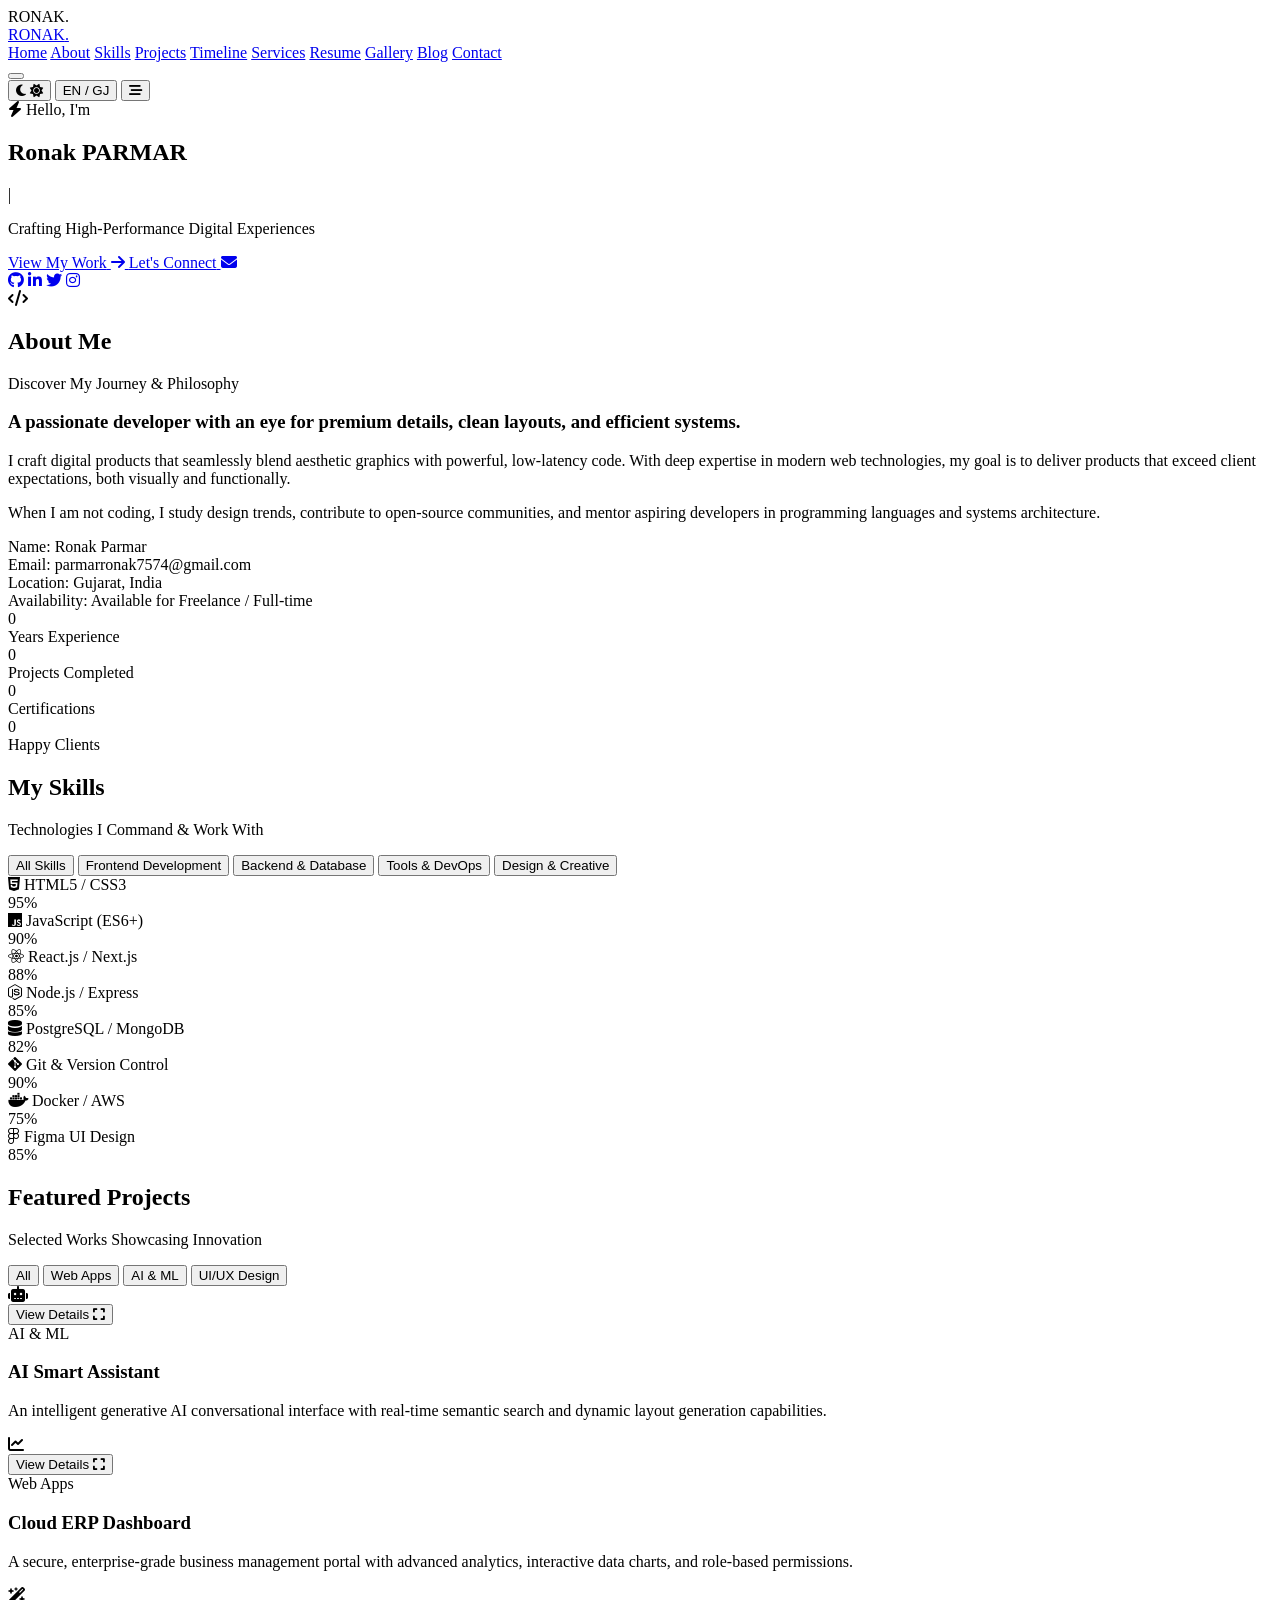
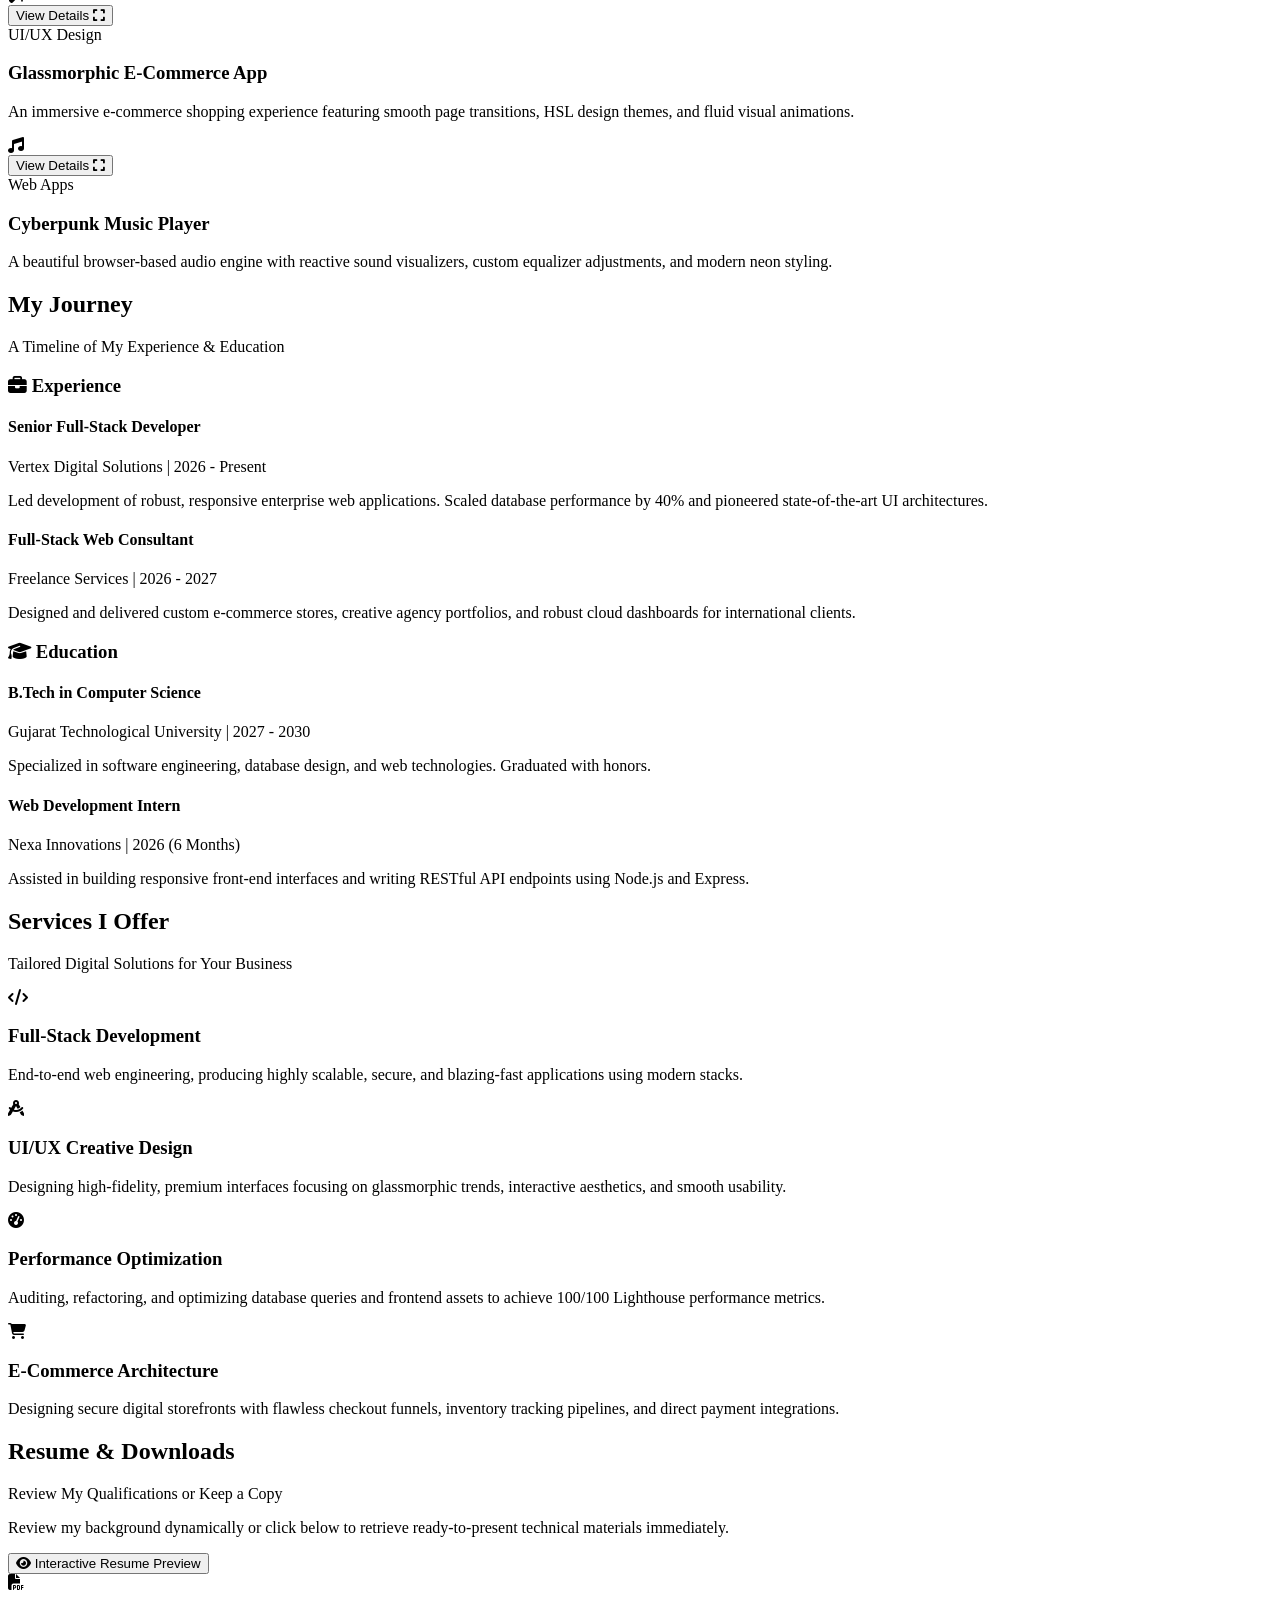
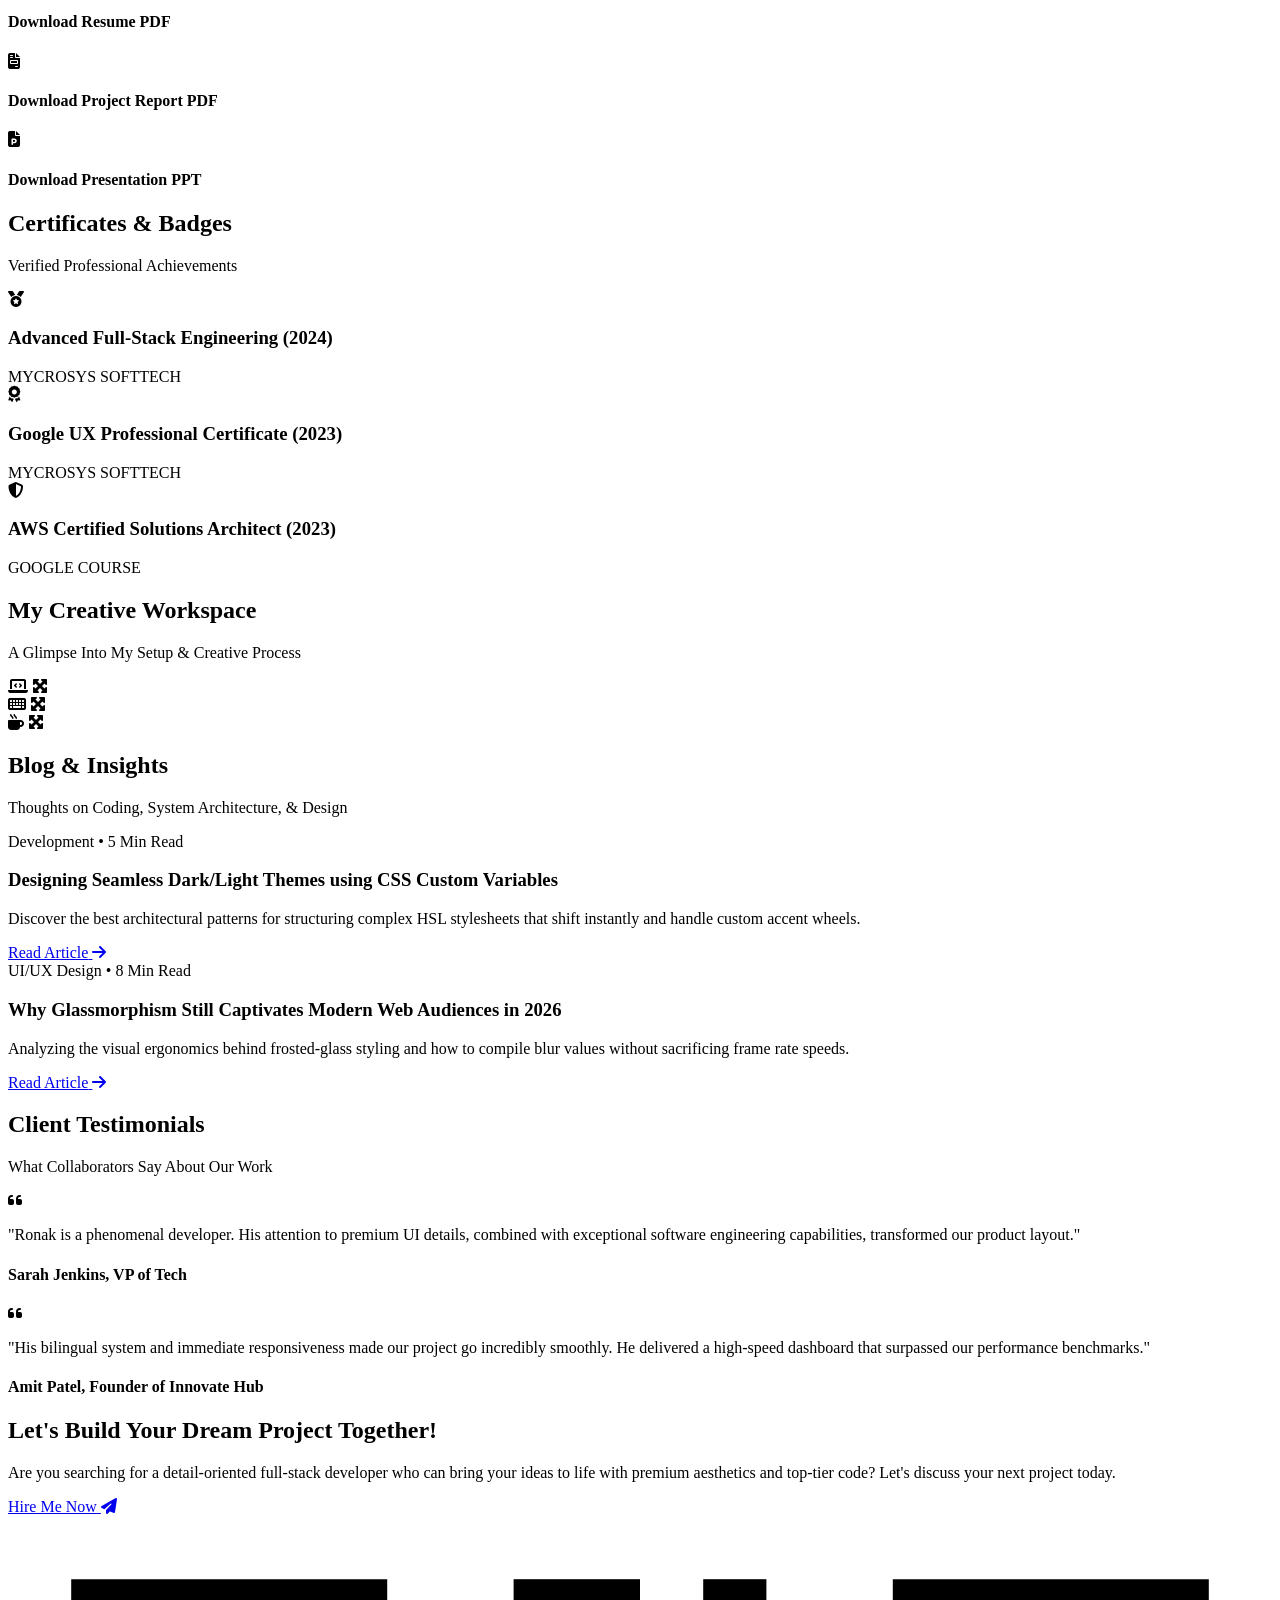
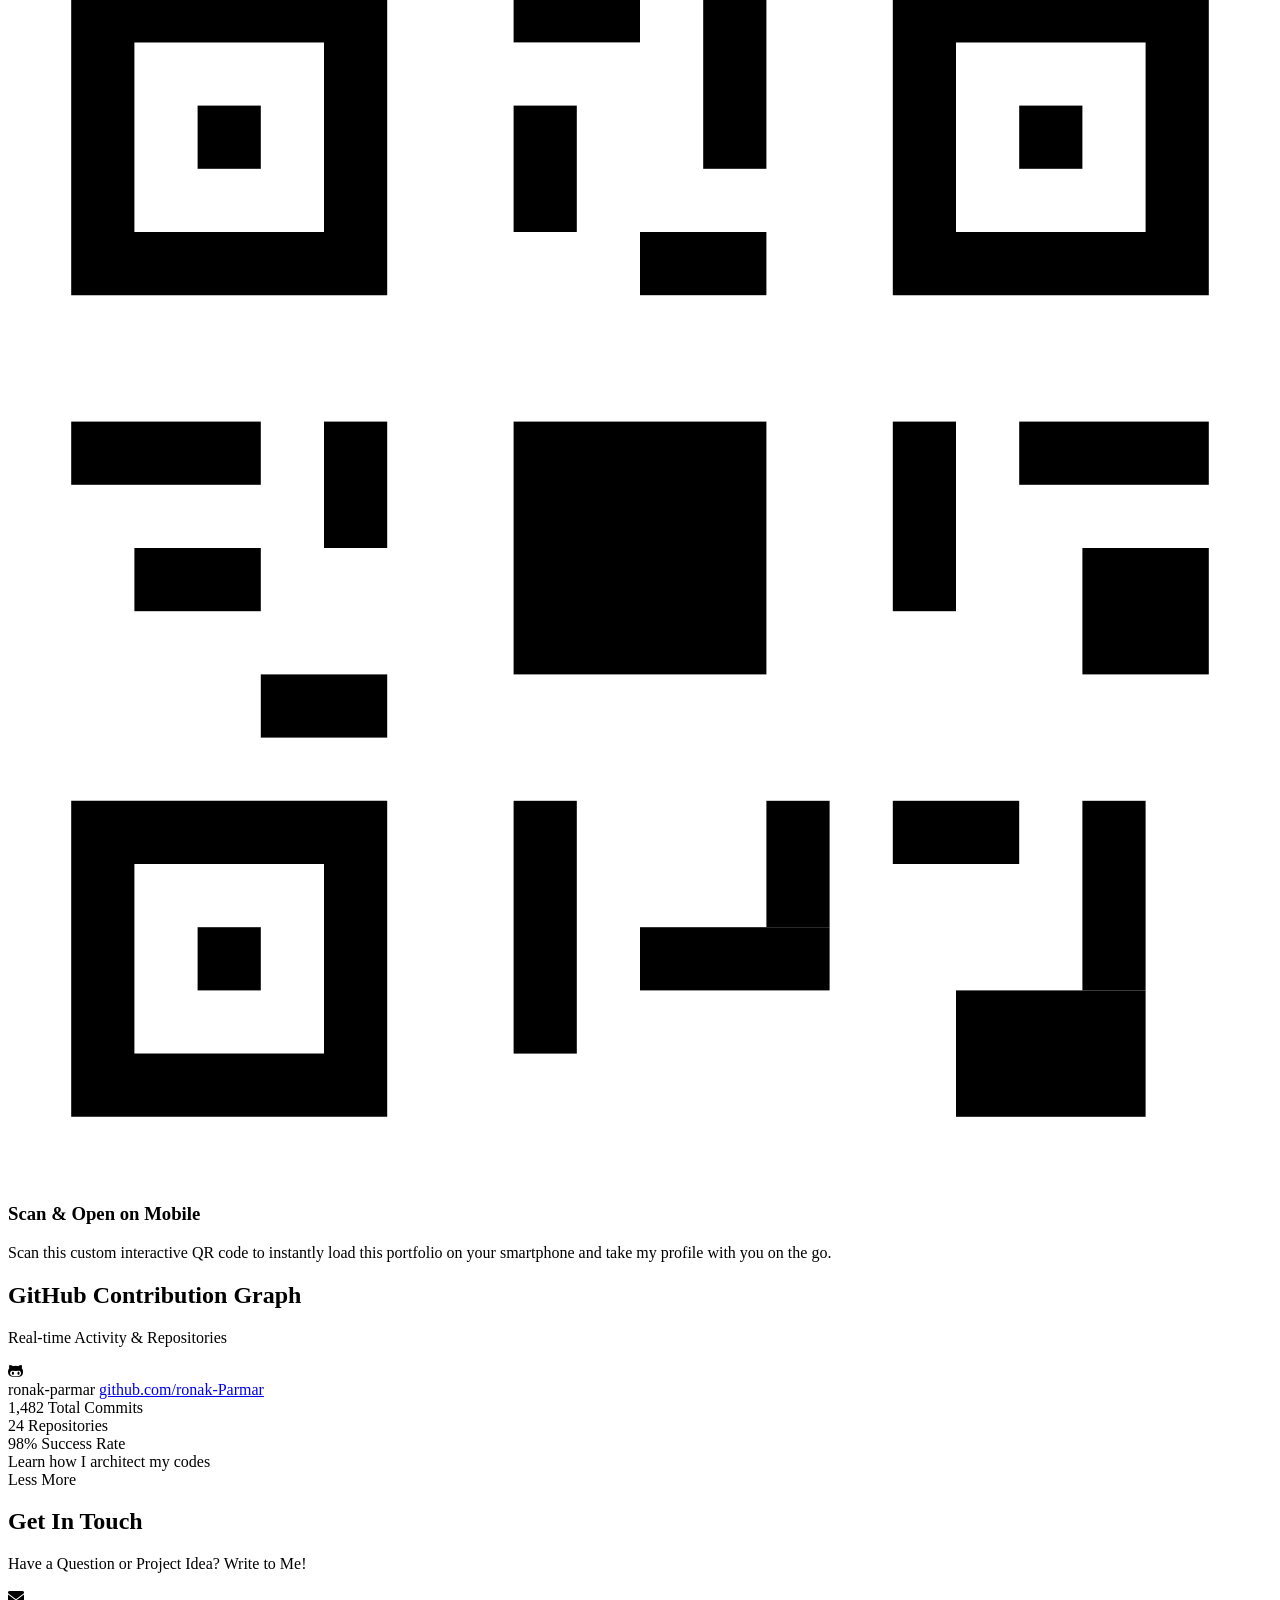
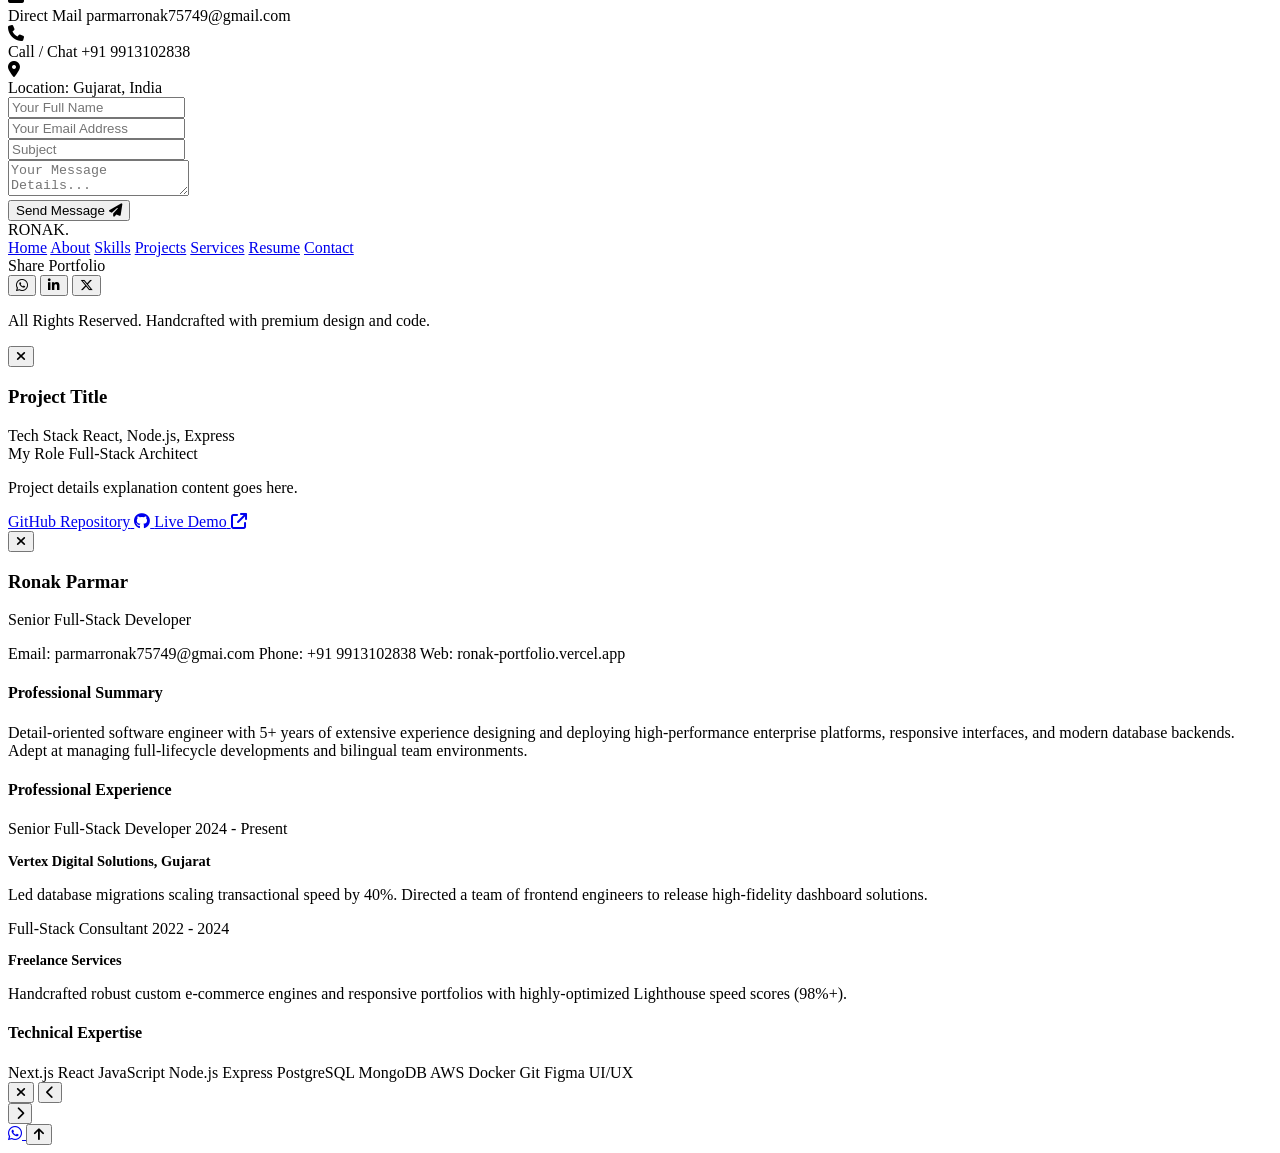
==== index.html @ 7dc9d5a8 "Add files via upload" ====
<!DOCTYPE html>
<html lang="en">

<head>
  <meta cha set="UTF-8">
  <meta name="viewport" content="width=device-width, initial-scale=1.0">

  <!-- SEO Optimization Setup -->
  <title>Ronak | Premium Full-Stack Portfolio</title>
  <meta name="description"
    content="Welcome to the premium developer portfolio of Ronak. High-performance web development, clean UI/UX designs, and advanced server systems built with perfection.">
  <meta name="keywords"
    content="Ronak Parmar, Developer Portfolio, Full-Stack Engineer, Gujarati Web Developer, Web Design, Next.js, Glassmorphism Developer">
  <meta name="author" content="Ronak">

  <!-- OpenGraph Social Sharing Setup -->
  <meta property="og:title" content="Ronak | Premium Full-Stack Portfolio">
  <meta property="og:description"
    content="Discover premium web apps, immersive interfaces, and scalable engineering systems handcrafted by Ronak.">
  <meta property="og:type" content="website">
  <meta property="og:url" content="https://ronak-portfolio.vercel.app">
  <meta property="og:image"
    content="https://images.unsplash.com/photo-1618005182384-a83a8bd57fbe?q=80&w=1200&auto=format&fit=crop">

  <!-- Twitter Card Card Data -->
  <meta name="twitter:card" content="summary_large_image">
  <meta name="twitter:title" content="Ronak | Premium Full-Stack Portfolio">
  <meta name="twitter:description" content="Explore custom engineering and high-fidelity interface design.">

  <!-- Inline SVG Favicon Logo -->
  <link rel="icon" type="image/svg+xml"
    href="data:image/svg+xml,%3Csvg xmlns='http://www.w3.org/2000/svg' viewBox='0 0 100 100'%3E%3Crect width='100' height='100' rx='20' fill='%230B0F19'/%3E%3Ccircle cx='50' cy='50' r='35' stroke='%238B5CF6' stroke-width='8' fill='none'/%3E%3Cpath d='M40 35 L60 50 L40 65' fill='none' stroke='%2306B6D4' stroke-width='8' stroke-linecap='round' stroke-linejoin='round'/%3E%3C/svg%3E">

  <!-- Icon Libraries CDN (FontAwesome) -->
  <link rel="stylesheet" href="https://cdnjs.cloudflare.com/ajax/libs/font-awesome/6.4.0/css/all.min.css">

  <!-- Core Design CSS File -->
  <link rel="stylesheet" href="css/style.css">
</head>

<body>

  <!-- ==========================================================================
       INTRO LOADING SCREEN
       ========================================================================== -->
  <div id="loader-screen">
    <div class="loader-spinner"></div>
    <div class="loader-logo">RONAK<span>.</span></div>
  </div>

  <!-- ==========================================================================
       HEADER & NAVIGATION BAR
       ========================================================================== -->
  <header class="header">
    <div class="container navbar">
      <a href="#home" class="logo">RONAK<span>.</span></a>

      <!-- Nav Links Map -->
      <nav class="nav-menu" id="nav-menu">
        <a href="#home" class="nav-link active" data-translate="nav.home">Home</a>
        <a href="#about" class="nav-link" data-translate="nav.about">About</a>
        <a href="#skills" class="nav-link" data-translate="nav.skills">Skills</a>
        <a href="#projects" class="nav-link" data-translate="nav.projects">Projects</a>
        <a href="#timeline" class="nav-link" data-translate="nav.timeline">Timeline</a>
        <a href="#services" class="nav-link" data-translate="nav.services">Services</a>
        <a href="#resume" class="nav-link" data-translate="nav.resume">Resume</a>
        <a href="#gallery" class="nav-link" data-translate="nav.gallery">Gallery</a>
        <a href="#blog" class="nav-link" data-translate="nav.blog">Blog</a>
        <a href="#contact" class="nav-link" data-translate="nav.contact">Contact</a>
      </nav>

      <!-- Interactive Menu Actions -->
      <div class="nav-actions">
        <!-- Color Accent Wheel Switcher -->
        <div class="accent-switcher">
          <button class="accent-trigger" id="accent-trigger" aria-label="Switch Accent Color"></button>
          <div class="accent-dropdown" id="accent-dropdown">
            <span class="color-dot active" data-color="purple" title="Cyberpunk Purple"></span>
            <span class="color-dot" data-color="blue" title="Tech Blue"></span>
            <span class="color-dot" data-color="green" title="Matrix Green"></span>
            <span class="color-dot" data-color="orange" title="Sunset Gold"></span>
            <span class="color-dot" data-color="red" title="Crimson Red"></span>
          </div>
        </div>

        <!-- Dark/Light Theme Button -->
        <button class="theme-toggle" id="theme-toggle" aria-label="Toggle Theme Mode">
          <i class="fa-solid fa-moon"></i>
          <i class="fa-solid fa-sun"></i>
        </button>

        <!-- Gujarati / English Toggler -->
        <button class="lang-toggle" id="lang-toggle">
          <span id="lang-en" class="active">EN</span>
          <span>/</span>
          <span id="lang-gj">GJ</span>
        </button>

        <!-- Mobile Navigation Button -->
        <button class="mobile-menu-btn" id="mobile-menu-btn" aria-label="Open Mobile Menu">
          <i class="fa-solid fa-bars-staggered"></i>
        </button>
      </div>
    </div>
  </header>

  <!-- ==========================================================================
       HERO / HOME SECTION
       ========================================================================== */ -->
  <section class="section hero-section" id="home">
    <div class="container hero-grid">
      <!-- Text details -->
      <div class="hero-text-col reveal-slide-up reveal-active">
        <div class="hero-tag">
          <i class="fa-solid fa-bolt"></i>
          <span data-translate="hero.greeting">Hello, I'm</span>
        </div>
        <h1 class="hero-title">Ronak <span class="hero-name">PARMAR</span></h1>

        <!-- Interactive typing wrapper -->
        <div class="typewrite-wrapper">
          <span id="typewrite-text"></span><span class="typewrite-cursor">|</span>
        </div>

        <p class="hero-desc" data-translate="hero.subtitle">Crafting High-Performance Digital Experiences</p>

        <div class="hero-actions">
          <a href="#projects" class="btn btn-primary">
            <span data-translate="hero.cta_projects">View My Work</span>
            <i class="fa-solid fa-arrow-right"></i>
          </a>
          <a href="#contact" class="btn btn-secondary">
            <span data-translate="hero.cta_contact">Let's Connect</span>
            <i class="fa-solid fa-envelope"></i>
          </a>
        </div>

        <!-- Social link list -->
        <div class="hero-socials">
          <a href="https://github.com" target="_blank" class="social-btn" aria-label="GitHub Profile"><i
              class="fa-brands fa-github"></i></a>
          <a href="https://linkedin.com" target="_blank" class="social-btn" aria-label="LinkedIn Profile"><i
              class="fa-brands fa-linkedin-in"></i></a>
          <a href="https://twitter.com" target="_blank" class="social-btn" aria-label="Twitter Profile"><i
              class="fa-brands fa-twitter"></i></a>
          <a href="https://instagram.com" target="_blank" class="social-btn" aria-label="___ronakparmar___"><i
              class="fa-brands fa-instagram"></i></a>
        </div>
      </div>

      <!-- 3D Art Element -->
      <div class="hero-art-col reveal-scale-in reveal-active">
        <div class="hero-art-container">
          <div class="hero-art-glow">
            <div class="hero-art-img">
              <div class="hero-art-inner">
                <i class="fa-solid fa-code"></i>
              </div>
            </div>
          </div>
        </div>
      </div>
    </div>
  </section>

  <!-- ==========================================================================
       ABOUT ME SECTION
       ========================================================================== -->
  <section class="section" id="about">
    <div class="container">
      <div class="section-header reveal-slide-up">
        <h2 class="section-title" data-translate="about.title">About Me</h2>
        <p class="section-subtitle" data-translate="about.subtitle">Discover My Journey & Philosophy</p>
      </div>

      <div class="about-grid">
        <!-- Biography and Info card -->
        <div class="about-info-col glass-card reveal-slide-up">
          <h3 class="about-intro-text" data-translate="about.intro">A passionate developer with an eye for premium
            details, clean layouts, and efficient systems.</h3>
          <div class="about-bio text-muted">
            <p data-translate="about.p1">I craft digital products that seamlessly blend aesthetic graphics with
              powerful, low-latency code. With deep expertise in modern web technologies, my goal is to deliver products
              that exceed client expectations, both visually and functionally.</p>
            <p data-translate="about.p2">When I am not coding, I study design trends, contribute to open-source
              communities, and mentor aspiring developers in programming languages and systems architecture.</p>
          </div>

          <div class="about-details-list">
            <div class="detail-item">
              <span class="detail-label" data-translate="about.label_name">Name:</span>
              <span class="detail-value">Ronak Parmar</span>
            </div>
            <div class="detail-item">
              <span class="detail-label" data-translate="about.label_email">Email:</span>
              <span class="detail-value">parmarronak7574@gmail.com</span>
            </div>
            <div class="detail-item">
              <span class="detail-label" data-translate="about.label_loc">Location:</span>
              <span class="detail-value" data-translate="about.val_loc">Gujarat, India</span>
            </div>
            <div class="detail-item">
              <span class="detail-label" data-translate="about.label_status">Availability:</span>
              <span class="detail-value" data-translate="about.val_status">Available for Freelance / Full-time</span>
            </div>
          </div>
        </div>

        <!-- Numeric count statistics cards -->
        <div class="about-stats reveal-scale-in">
          <div class="stat-card glass-card">
            <div class="stat-num" data-count="0">0</div>
            <div class="stat-label" data-translate="about.stat_experience">Years Experience</div>
          </div>
          <div class="stat-card glass-card">
            <div class="stat-num" data-count="5">0</div>
            <div class="stat-label" data-translate="about.stat_projects">Projects Completed</div>
          </div>
          <div class="stat-card glass-card">
            <div class="stat-num" data-count="5">0</div>
            <div class="stat-label" data-translate="about.stat_certificates">Certifications</div>
          </div>
          <div class="stat-card glass-card">
            <div class="stat-num" data-count="3">0</div>
            <div class="stat-label" data-translate="about.stat_clients">Happy Clients</div>
          </div>
        </div>
      </div>
    </div>
  </section>

  <!-- ==========================================================================
       SKILLS SECTION
       ========================================================================== -->
  <section class="section" id="skills">
    <div class="container">
      <div class="section-header reveal-slide-up">
        <h2 class="section-title" data-translate="skills.title">My Skills</h2>
        <p class="section-subtitle" data-translate="skills.subtitle">Technologies I Command & Work With</p>
      </div>

      <!-- Category filters -->
      <div class="skills-filter reveal-slide-up">
        <button class="filter-btn active" data-skill-cat="all" data-translate="skills.cat_all">All Skills</button>
        <button class="filter-btn" data-skill-cat="frontend" data-translate="skills.cat_front">Frontend
          Development</button>
        <button class="filter-btn" data-skill-cat="backend" data-translate="skills.cat_back">Backend & Database</button>
        <button class="filter-btn" data-skill-cat="tools" data-translate="skills.cat_tools">Tools & DevOps</button>
        <button class="filter-btn" data-skill-cat="design" data-translate="skills.cat_design">Design & Creative</button>
      </div>

      <div class="skills-grid reveal-slide-up">
        <!-- Frontend -->
        <div class="skill-card glass-card" data-skill-item="frontend">
          <div class="skill-info">
            <div class="skill-name-wrapper">
              <i class="fa-brands fa-html5 skill-icon"></i>
              <span class="skill-name">HTML5 / CSS3</span>
            </div>
            <span class="skill-percent">95%</span>
          </div>
          <div class="skill-track">
            <div class="skill-bar" data-width="95%"></div>
          </div>
        </div>

        <div class="skill-card glass-card" data-skill-item="frontend">
          <div class="skill-info">
            <div class="skill-name-wrapper">
              <i class="fa-brands fa-js skill-icon"></i>
              <span class="skill-name">JavaScript (ES6+)</span>
            </div>
            <span class="skill-percent">90%</span>
          </div>
          <div class="skill-track">
            <div class="skill-bar" data-width="90%"></div>
          </div>
        </div>

        <div class="skill-card glass-card" data-skill-item="frontend">
          <div class="skill-info">
            <div class="skill-name-wrapper">
              <i class="fa-brands fa-react skill-icon"></i>
              <span class="skill-name">React.js / Next.js</span>
            </div>
            <span class="skill-percent">88%</span>
          </div>
          <div class="skill-track">
            <div class="skill-bar" data-width="88%"></div>
          </div>
        </div>

        <!-- Backend -->
        <div class="skill-card glass-card" data-skill-item="backend">
          <div class="skill-info">
            <div class="skill-name-wrapper">
              <i class="fa-brands fa-node-js skill-icon"></i>
              <span class="skill-name">Node.js / Express</span>
            </div>
            <span class="skill-percent">85%</span>
          </div>
          <div class="skill-track">
            <div class="skill-bar" data-width="85%"></div>
          </div>
        </div>

        <div class="skill-card glass-card" data-skill-item="backend">
          <div class="skill-info">
            <div class="skill-name-wrapper">
              <i class="fa-solid fa-database skill-icon"></i>
              <span class="skill-name">PostgreSQL / MongoDB</span>
            </div>
            <span class="skill-percent">82%</span>
          </div>
          <div class="skill-track">
            <div class="skill-bar" data-width="82%"></div>
          </div>
        </div>

        <!-- Tools -->
        <div class="skill-card glass-card" data-skill-item="tools">
          <div class="skill-info">
            <div class="skill-name-wrapper">
              <i class="fa-brands fa-git-alt skill-icon"></i>
              <span class="skill-name">Git & Version Control</span>
            </div>
            <span class="skill-percent">90%</span>
          </div>
          <div class="skill-track">
            <div class="skill-bar" data-width="90%"></div>
          </div>
        </div>

        <div class="skill-card glass-card" data-skill-item="tools">
          <div class="skill-info">
            <div class="skill-name-wrapper">
              <i class="fa-brands fa-docker skill-icon"></i>
              <span class="skill-name">Docker / AWS</span>
            </div>
            <span class="skill-percent">75%</span>
          </div>
          <div class="skill-track">
            <div class="skill-bar" data-width="75%"></div>
          </div>
        </div>

        <!-- Design -->
        <div class="skill-card glass-card" data-skill-item="design">
          <div class="skill-info">
            <div class="skill-name-wrapper">
              <i class="fa-brands fa-figma skill-icon"></i>
              <span class="skill-name">Figma UI Design</span>
            </div>
            <span class="skill-percent">85%</span>
          </div>
          <div class="skill-track">
            <div class="skill-bar" data-width="85%"></div>
          </div>
        </div>
      </div>
    </div>
  </section>

  <!-- ==========================================================================
       PROJECTS WITH DYNAMIC FILTER
       ========================================================================== -->
  <section class="section" id="projects">
    <div class="container">
      <div class="section-header reveal-slide-up">
        <h2 class="section-title" data-translate="projects.title">Featured Projects</h2>
        <p class="section-subtitle" data-translate="projects.subtitle">Selected Works Showcasing Innovation</p>
      </div>

      <!-- Filter Button Row -->
      <div class="projects-filter reveal-slide-up">
        <button class="filter-btn active" data-filter="all" data-translate="projects.filter_all">All</button>
        <button class="filter-btn" data-filter="web" data-translate="projects.filter_web">Web Apps</button>
        <button class="filter-btn" data-filter="ai" data-translate="projects.filter_ai">AI & ML</button>
        <button class="filter-btn" data-filter="design" data-translate="projects.filter_design">UI/UX Design</button>
      </div>

      <div class="projects-grid reveal-slide-up">
        <!-- Project 1 -->
        <div class="project-card glass-card" data-cat="ai">
          <div class="project-img-wrapper">
            <i class="fa-solid fa-robot"></i>
            <div class="project-hover-overlay">
              <button class="btn btn-primary view-project-details" data-project="1">
                <span data-translate="projects.view_details">View Details</span>
                <i class="fa-solid fa-expand"></i>
              </button>
            </div>
          </div>
          <div class="project-info">
            <span class="project-category" data-translate="projects.filter_ai">AI & ML</span>
            <h3 class="project-title" data-translate="projects.p1_title">AI Smart Assistant</h3>
            <p class="project-desc" data-translate="projects.p1_desc">An intelligent generative AI conversational
              interface with real-time semantic search and dynamic layout generation capabilities.</p>
          </div>
        </div>

        <!-- Project 2 -->
        <div class="project-card glass-card" data-cat="web">
          <div class="project-img-wrapper">
            <i class="fa-solid fa-chart-line"></i>
            <div class="project-hover-overlay">
              <button class="btn btn-primary view-project-details" data-project="2">
                <span data-translate="projects.view_details">View Details</span>
                <i class="fa-solid fa-expand"></i>
              </button>
            </div>
          </div>
          <div class="project-info">
            <span class="project-category" data-translate="projects.filter_web">Web Apps</span>
            <h3 class="project-title" data-translate="projects.p2_title">Cloud ERP Dashboard</h3>
            <p class="project-desc" data-translate="projects.p2_desc">A secure, enterprise-grade business management
              portal with advanced analytics, interactive data charts, and role-based permissions.</p>
          </div>
        </div>

        <!-- Project 3 -->
        <div class="project-card glass-card" data-cat="design">
          <div class="project-img-wrapper">
            <i class="fa-solid fa-wand-magic-sparkles"></i>
            <div class="project-hover-overlay">
              <button class="btn btn-primary view-project-details" data-project="3">
                <span data-translate="projects.view_details">View Details</span>
                <i class="fa-solid fa-expand"></i>
              </button>
            </div>
          </div>
          <div class="project-info">
            <span class="project-category" data-translate="projects.filter_design">UI/UX Design</span>
            <h3 class="project-title" data-translate="projects.p3_title">Glassmorphic E-Commerce App</h3>
            <p class="project-desc" data-translate="projects.p3_desc">An immersive e-commerce shopping experience
              featuring smooth page transitions, HSL design themes, and fluid visual animations.</p>
          </div>
        </div>

        <!-- Project 4 -->
        <div class="project-card glass-card" data-cat="web">
          <div class="project-img-wrapper">
            <i class="fa-solid fa-music"></i>
            <div class="project-hover-overlay">
              <button class="btn btn-primary view-project-details" data-project="4">
                <span data-translate="projects.view_details">View Details</span>
                <i class="fa-solid fa-expand"></i>
              </button>
            </div>
          </div>
          <div class="project-info">
            <span class="project-category" data-translate="projects.filter_web">Web Apps</span>
            <h3 class="project-title" data-translate="projects.p4_title">Cyberpunk Music Player</h3>
            <p class="project-desc" data-translate="projects.p4_desc">A beautiful browser-based audio engine with
              reactive sound visualizers, custom equalizer adjustments, and modern neon styling.</p>
          </div>
        </div>
      </div>
    </div>
  </section>

  <!-- ==========================================================================
       EXPERIENCE & TIMELINE
       ========================================================================== -->
  <section class="section" id="timeline">
    <div class="container">
      <div class="section-header reveal-slide-up">
        <h2 class="section-title" data-translate="timeline.title">My Journey</h2>
        <p class="section-subtitle" data-translate="timeline.subtitle">A Timeline of My Experience & Education</p>
      </div>

      <div class="timeline-grid reveal-slide-up">
        <!-- Experience Column -->
        <div class="timeline-col">
          <h3 class="timeline-column-title">
            <i class="fa-solid fa-briefcase"></i>
            <span data-translate="timeline.exp_title">Experience</span>
          </h3>
          <div class="timeline-flow">
            <!-- Timeline item 1 -->
            <div class="timeline-item">
              <div class="timeline-dot"></div>
              <div class="timeline-card glass-card">
                <h4 class="timeline-title" data-translate="timeline.item1_title">Senior Full-Stack Developer</h4>
                <div class="timeline-subtitle" data-translate="timeline.item1_subtitle">Vertex Digital Solutions | 2026
                  - Present</div>
                <p class="timeline-text" data-translate="timeline.item1_desc">Led development of robust, responsive
                  enterprise web applications. Scaled database performance by 40% and pioneered state-of-the-art UI
                  architectures.</p>
              </div>
            </div>
            <!-- Timeline item 2 -->
            <div class="timeline-item">
              <div class="timeline-dot"></div>
              <div class="timeline-card glass-card">
                <h4 class="timeline-title" data-translate="timeline.item2_title">Full-Stack Web Consultant</h4>
                <div class="timeline-subtitle" data-translate="timeline.item2_subtitle">Freelance Services | 2026 - 2027
                </div>
                <p class="timeline-text" data-translate="timeline.item2_desc">Designed and delivered custom e-commerce
                  stores, creative agency portfolios, and robust cloud dashboards for international clients.</p>
              </div>
            </div>
          </div>
        </div>

        <!-- Education Column -->
        <div class="timeline-col">
          <h3 class="timeline-column-title">
            <i class="fa-solid fa-graduation-cap"></i>
            <span data-translate="timeline.edu_title">Education</span>
          </h3>
          <div class="timeline-flow">
            <!-- Timeline item 3 -->
            <div class="timeline-item">
              <div class="timeline-dot"></div>
              <div class="timeline-card glass-card">
                <h4 class="timeline-title" data-translate="timeline.item3_title">B.Tech in Computer Science</h4>
                <div class="timeline-subtitle" data-translate="timeline.item3_subtitle">Gujarat Technological University
                  | 2027 - 2030</div>
                <p class="timeline-text" data-translate="timeline.item3_desc">Specialized in software engineering,
                  database design, and web technologies. Graduated with honors.</p>
              </div>
            </div>
            <!-- Timeline item 4 -->
            <div class="timeline-item">
              <div class="timeline-dot"></div>
              <div class="timeline-card glass-card">
                <h4 class="timeline-title" data-translate="timeline.item4_title">Web Development Intern</h4>
                <div class="timeline-subtitle" data-translate="timeline.item4_subtitle">Nexa Innovations | 2026 (6
                  Months)</div>
                <p class="timeline-text" data-translate="timeline.item4_desc">Assisted in building responsive front-end
                  interfaces and writing RESTful API endpoints using Node.js and Express.</p>
              </div>
            </div>
          </div>
        </div>
      </div>
    </div>
  </section>

  <!-- ==========================================================================
       SERVICES SECTION
       ========================================================================== -->
  <section class="section" id="services">
    <div class="container">
      <div class="section-header reveal-slide-up">
        <h2 class="section-title" data-translate="services.title">Services I Offer</h2>
        <p class="section-subtitle" data-translate="services.subtitle">Tailored Digital Solutions for Your Business</p>
      </div>

      <div class="services-grid reveal-slide-up">
        <!-- Service 1 -->
        <div class="service-card glass-card">
          <div class="service-icon-box">
            <i class="fa-solid fa-code"></i>
          </div>
          <h3 class="service-title" data-translate="services.s1_title">Full-Stack Development</h3>
          <p class="service-desc" data-translate="services.s1_desc">End-to-end web engineering, producing highly
            scalable, secure, and blazing-fast applications using modern stacks.</p>
        </div>

        <!-- Service 2 -->
        <div class="service-card glass-card">
          <div class="service-icon-box">
            <i class="fa-solid fa-compass-drafting"></i>
          </div>
          <h3 class="service-title" data-translate="services.s2_title">UI/UX Creative Design</h3>
          <p class="service-desc" data-translate="services.s2_desc">Designing high-fidelity, premium interfaces focusing
            on glassmorphic trends, interactive aesthetics, and smooth usability.</p>
        </div>

        <!-- Service 3 -->
        <div class="service-card glass-card">
          <div class="service-icon-box">
            <i class="fa-solid fa-gauge-high"></i>
          </div>
          <h3 class="service-title" data-translate="services.s3_title">Performance Optimization</h3>
          <p class="service-desc" data-translate="services.s3_desc">Auditing, refactoring, and optimizing database
            queries and frontend assets to achieve 100/100 Lighthouse performance metrics.</p>
        </div>

        <!-- Service 4 -->
        <div class="service-card glass-card">
          <div class="service-icon-box">
            <i class="fa-solid fa-cart-shopping"></i>
          </div>
          <h3 class="service-title" data-translate="services.s4_title">E-Commerce Architecture</h3>
          <p class="service-desc" data-translate="services.s4_desc">Designing secure digital storefronts with flawless
            checkout funnels, inventory tracking pipelines, and direct payment integrations.</p>
        </div>
      </div>
    </div>
  </section>

  <!-- ==========================================================================
       RESUME & DOWNLOAD SECTION
       ========================================================================== -->
  <section class="section resume-section" id="resume">
    <div class="container">
      <div class="section-header reveal-slide-up">
        <h2 class="section-title" data-translate="resume.title">Resume & Downloads</h2>
        <p class="section-subtitle" data-translate="resume.subtitle">Review My Qualifications or Keep a Copy</p>
      </div>

      <div class="resume-wrapper reveal-slide-up">
        <p class="resume-desc" data-translate="resume.subtitle">Review my background dynamically or click below to
          retrieve ready-to-present technical materials immediately.</p>

        <!-- Interactive Preview Trigger -->
        <button class="btn btn-primary" id="open-resume-preview-btn">
          <i class="fa-solid fa-eye"></i>
          <span data-translate="resume.preview_btn">Interactive Resume Preview</span>
        </button>

        <!-- Downloads Grid -->
        <div class="resume-download-grid">
          <!-- Download 1: Resume -->
          <div class="download-card glass-card" id="dl-cv-btn">
            <i class="fa-solid fa-file-pdf download-icon"></i>
            <h4 class="download-title" data-translate="resume.download_cv">Download Resume PDF</h4>
          </div>

          <!-- Download 2: Report -->
          <div class="download-card glass-card" id="dl-report-btn">
            <i class="fa-solid fa-file-invoice download-icon"></i>
            <h4 class="download-title" data-translate="resume.download_report">Download Project Report PDF</h4>
          </div>

          <!-- Download 3: PPT -->
          <div class="download-card glass-card" id="dl-ppt-btn">
            <i class="fa-solid fa-file-powerpoint download-icon"></i>
            <h4 class="download-title" data-translate="resume.download_ppt">Download Presentation PPT</h4>
          </div>
        </div>
      </div>
    </div>
  </section>

  <!-- ==========================================================================
       CERTIFICATES GALLERY
       ========================================================================== -->
  <section class="section" id="certificates">
    <div class="container">
      <div class="section-header reveal-slide-up">
        <h2 class="section-title" data-translate="certificates.title">Certificates & Badges</h2>
        <p class="section-subtitle" data-translate="certificates.subtitle">Verified Professional Achievements</p>
      </div>

      <div class="certificates-grid reveal-slide-up">
        <!-- Cert 1 -->
        <div class="certificate-card glass-card">
          <div class="certificate-badge">
            <i class="fa-solid fa-medal"></i>
          </div>
          <div class="certificate-info">
            <h3 class="certificate-title" data-translate="certificates.c1">Advanced Full-Stack Engineering (2024)</h3>
            <span class="certificate-issuer"> MYCROSYS SOFTTECH</span>
          </div>
        </div>

        <!-- Cert 2 -->
        <div class="certificate-card glass-card">
          <div class="certificate-badge">
            <i class="fa-solid fa-award"></i>
          </div>
          <div class="certificate-info">
            <h3 class="certificate-title" data-translate="certificates.c2">Google UX Professional Certificate (2023)
            </h3>
            <span class="certificate-issuer"> MYCROSYS SOFTTECH</span>
          </div>
        </div>

        <!-- Cert 3 -->
        <div class="certificate-card glass-card">
          <div class="certificate-badge">
            <i class="fa-solid fa-shield-halved"></i>
          </div>
          <div class="certificate-info">
            <h3 class="certificate-title" data-translate="certificates.c3">AWS Certified Solutions Architect (2023)</h3>
            <span class="certificate-issuer"> GOOGLE COURSE</span>
          </div>
        </div>
      </div>
    </div>
  </section>

  <!-- ==========================================================================
       WORKSPACE PHOTO GALLERY
       ========================================================================== -->
  <section class="section" id="gallery">
    <div class="container">
      <div class="section-header reveal-slide-up">
        <h2 class="section-title" data-translate="gallery.title">My Creative Workspace</h2>
        <p class="section-subtitle" data-translate="gallery.subtitle">A Glimpse Into My Setup & Creative Process</p>
      </div>

      <div class="gallery-grid reveal-slide-up">
        <!-- Item 1 -->
        <div class="gallery-item" data-index="0">
          <i class="fa-solid fa-laptop-code"></i>
          <i class="fa-solid fa-maximize gallery-hover-icon"></i>
        </div>

        <!-- Item 2 -->
        <div class="gallery-item" data-index="1">
          <i class="fa-solid fa-keyboard"></i>
          <i class="fa-solid fa-maximize gallery-hover-icon"></i>
        </div>

        <!-- Item 3 -->
        <div class="gallery-item" data-index="2">
          <i class="fa-solid fa-mug-hot"></i>
          <i class="fa-solid fa-maximize gallery-hover-icon"></i>
        </div>
      </div>
    </div>
  </section>

  <!-- ==========================================================================
       BLOG & INSIGHTS SECTION
       ========================================================================== -->
  <section class="section" id="blog">
    <div class="container">
      <div class="section-header reveal-slide-up">
        <h2 class="section-title" data-translate="blog.title">Blog & Insights</h2>
        <p class="section-subtitle" data-translate="blog.subtitle">Thoughts on Coding, System Architecture, & Design</p>
      </div>

      <div class="blog-grid reveal-slide-up">
        <!-- Blog post 1 -->
        <div class="blog-card glass-card">
          <div class="blog-meta">
            <span>Development</span>
            <span>•</span>
            <span>5 <span data-translate="blog.read_time">Min Read</span></span>
          </div>
          <h3 class="blog-title" data-translate="blog.b1_title">Designing Seamless Dark/Light Themes using CSS Custom
            Variables</h3>
          <p class="blog-excerpt" data-translate="blog.b1_excerpt">Discover the best architectural patterns for
            structuring complex HSL stylesheets that shift instantly and handle custom accent wheels.</p>
          <a href="#" class="blog-link">
            <span>Read Article</span>
            <i class="fa-solid fa-arrow-right"></i>
          </a>
        </div>

        <!-- Blog post 2 -->
        <div class="blog-card glass-card">
          <div class="blog-meta">
            <span>UI/UX Design</span>
            <span>•</span>
            <span>8 <span data-translate="blog.read_time">Min Read</span></span>
          </div>
          <h3 class="blog-title" data-translate="blog.b2_title">Why Glassmorphism Still Captivates Modern Web Audiences
            in 2026</h3>
          <p class="blog-excerpt" data-translate="blog.b2_excerpt">Analyzing the visual ergonomics behind frosted-glass
            styling and how to compile blur values without sacrificing frame rate speeds.</p>
          <a href="#" class="blog-link">
            <span>Read Article</span>
            <i class="fa-solid fa-arrow-right"></i>
          </a>
        </div>
      </div>
    </div>
  </section>

  <!-- ==========================================================================
       TESTIMONIALS SECTION
       ========================================================================== -->
  <section class="section" id="testimonials">
    <div class="container">
      <div class="section-header reveal-slide-up">
        <h2 class="section-title" data-translate="testimonials.title">Client Testimonials</h2>
        <p class="section-subtitle" data-translate="testimonials.subtitle">What Collaborators Say About Our Work</p>
      </div>

      <div class="testimonials-wrapper reveal-slide-up">
        <div class="testimonials-slider" id="testimonials-slider">
          <!-- Slide 1 -->
          <div class="testimonial-slide">
            <div class="testimonial-card glass-card">
              <i class="fa-solid fa-quote-left testimonial-quote-icon"></i>
              <p class="testimonial-text" data-translate="testimonials.t1_text">"Ronak is a phenomenal developer. His
                attention to premium UI details, combined with exceptional software engineering capabilities,
                transformed our product layout."</p>
              <h4 class="testimonial-author" data-translate="testimonials.t1_author">Sarah Jenkins, VP of Tech</h4>
            </div>
          </div>

          <!-- Slide 2 -->
          <div class="testimonial-slide">
            <div class="testimonial-card glass-card">
              <i class="fa-solid fa-quote-left testimonial-quote-icon"></i>
              <p class="testimonial-text" data-translate="testimonials.t2_text">"His bilingual system and immediate
                responsiveness made our project go incredibly smoothly. He delivered a high-speed dashboard that
                surpassed our performance benchmarks."</p>
              <h4 class="testimonial-author" data-translate="testimonials.t2_author">Amit Patel, Founder of Innovate Hub
              </h4>
            </div>
          </div>
        </div>

        <!-- Navigation dots -->
        <div class="testimonial-dots" id="testimonial-dots">
          <span class="test-dot active" data-slide="0"></span>
          <span class="test-dot" data-slide="1"></span>
        </div>
      </div>
    </div>
  </section>

  <!-- ==========================================================================
       HIRE ME CTA & QR CODE GRID
       ========================================================================== -->
  <section class="section" id="hire-me">
    <div class="container hire-qr-grid reveal-slide-up">
      <!-- CTA details -->
      <div class="hire-card glass-card">
        <h2 class="hire-title" data-translate="hire.title">Let's Build Your Dream Project Together!</h2>
        <p class="hire-desc" data-translate="hire.desc">Are you searching for a detail-oriented full-stack developer who
          can bring your ideas to life with premium aesthetics and top-tier code? Let's discuss your next project today.
        </p>
        <a href="#contact" class="btn btn-primary">
          <span data-translate="hire.cta">Hire Me Now</span>
          <i class="fa-solid fa-paper-plane"></i>
        </a>
      </div>

      <!-- Interactive QR block -->
      <div class="qr-card glass-card">
        <div class="qr-box">
          <!-- Custom premium inline vector QR Code representation -->
          <svg xmlns="http://www.w3.org/2000/svg" viewBox="0 0 100 100">
            <!-- Corners -->
            <path d="M 5,5 H 30 V 30 H 5 Z M 10,10 V 25 H 25 V 10 Z" fill="currentColor" />
            <path d="M 70,5 H 95 V 30 H 70 Z M 75,10 V 25 H 90 V 10 Z" fill="currentColor" />
            <path d="M 5,70 H 30 V 95 H 5 Z M 10,75 V 90 H 25 V 75 Z" fill="currentColor" />
            <!-- Inner pixels simulated grid -->
            <rect x="15" y="15" width="5" height="5" fill="currentColor" />
            <rect x="80" y="15" width="5" height="5" fill="currentColor" />
            <rect x="15" y="80" width="5" height="5" fill="currentColor" />
            <!-- Random tech code matrix layout -->
            <rect x="40" y="5" width="10" height="5" fill="currentColor" />
            <rect x="55" y="5" width="5" height="15" fill="currentColor" />
            <rect x="40" y="15" width="5" height="10" fill="currentColor" />
            <rect x="50" y="25" width="10" height="5" fill="currentColor" />

            <rect x="5" y="40" width="15" height="5" fill="currentColor" />
            <rect x="25" y="40" width="5" height="10" fill="currentColor" />
            <rect x="10" y="50" width="10" height="5" fill="currentColor" />
            <rect x="20" y="60" width="10" height="5" fill="currentColor" />

            <rect x="40" y="40" width="20" height="20" fill="currentColor" />
            <rect x="45" y="45" width="10" height="10" fill="none" stroke="var(--bg-base)" stroke-width="4" />

            <rect x="70" y="40" width="5" height="15" fill="currentColor" />
            <rect x="80" y="40" width="15" height="5" fill="currentColor" />
            <rect x="85" y="50" width="10" height="10" fill="currentColor" />

            <rect x="40" y="70" width="5" height="20" fill="currentColor" />
            <rect x="50" y="80" width="15" height="5" fill="currentColor" />
            <rect x="60" y="70" width="5" height="10" fill="currentColor" />

            <rect x="70" y="70" width="10" height="5" fill="currentColor" />
            <rect x="85" y="70" width="5" height="15" fill="currentColor" />
            <rect x="75" y="85" width="15" height="10" fill="currentColor" />
          </svg>
        </div>
        <h3 class="qr-title" data-translate="qr.title">Scan & Open on Mobile</h3>
        <p class="qr-desc" data-translate="qr.desc">Scan this custom interactive QR code to instantly load this
          portfolio on your smartphone and take my profile with you on the go.</p>
      </div>
    </div>
  </section>

  <!-- ==========================================================================
       GITHUB STATS SECTION
       ========================================================================== -->
  <section class="section github-stats-section" id="github-stats">
    <div class="container">
      <div class="section-header reveal-slide-up">
        <h2 class="section-title">GitHub Contribution Graph</h2>
        <p class="section-subtitle">Real-time Activity & Repositories</p>
      </div>

      <div class="github-grid-card glass-card reveal-slide-up">
        <div class="github-header-stats">
          <!-- Profile -->
          <div class="github-user">
            <div class="github-avatar">
              <i class="fa-brands fa-github-alt"></i>
            </div>
            <div class="github-name-box">
              <span class="github-username">ronak-parmar</span>
              <a href="https://github.com" target="_blank" class="github-link">github.com/ronak-Parmar</a>
            </div>
          </div>
          <!-- Numeric summaries -->
          <div class="github-stats-meta">
            <div class="github-meta-stat">
              <span class="github-meta-val" id="git-total-commits">1,482</span>
              <span class="github-meta-lbl">Total Commits</span>
            </div>
            <div class="github-meta-stat">
              <span class="github-meta-val">24</span>
              <span class="github-meta-lbl">Repositories</span>
            </div>
            <div class="github-meta-stat">
              <span class="github-meta-val">98%</span>
              <span class="github-meta-lbl">Success Rate</span>
            </div>
          </div>
        </div>

        <!-- Simulating contributions graph matrix dynamic load -->
        <div class="github-graph-container">
          <div class="github-graph" id="github-contribution-matrix">
            <!-- Simulated grid cells generated dynamically in Javascript -->
          </div>
        </div>

        <div class="github-graph-footer">
          <span>Learn how I architect my codes</span>
          <div class="github-legend">
            <span>Less</span>
            <span class="github-legend-cell" style="background: rgba(255, 255, 255, 0.05);"></span>
            <span class="github-legend-cell"
              style="background: rgba(var(--primary-h), var(--primary-s), var(--primary-l), 0.2);"></span>
            <span class="github-legend-cell"
              style="background: rgba(var(--primary-h), var(--primary-s), var(--primary-l), 0.45);"></span>
            <span class="github-legend-cell"
              style="background: rgba(var(--primary-h), var(--primary-s), var(--primary-l), 0.7);"></span>
            <span class="github-legend-cell" style="background: var(--primary);"></span>
            <span>More</span>
          </div>
        </div>
      </div>
    </div>
  </section>

  <!-- ==========================================================================
       CONTACT SECTION WITH SUCCESS DIALOG
       ========================================================================== -->
  <section class="section" id="contact">
    <div class="container">
      <div class="section-header reveal-slide-up">
        <h2 class="section-title" data-translate="contact.title">Get In Touch</h2>
        <p class="section-subtitle" data-translate="contact.subtitle">Have a Question or Project Idea? Write to Me!</p>
      </div>

      <div class="contact-grid">
        <!-- Contact Meta Info -->
        <div class="contact-info-col reveal-slide-up">
          <!-- Card 1: Email -->
          <div class="contact-info-card">
            <div class="contact-info-icon">
              <i class="fa-solid fa-envelope"></i>
            </div>
            <div class="contact-info-details">
              <span class="contact-info-label">Direct Mail</span>
              <span class="contact-info-val">parmarronak75749@gmail.com</span>
            </div>
          </div>

          <!-- Card 2: Phone -->
          <div class="contact-info-card">
            <div class="contact-info-icon">
              <i class="fa-solid fa-phone"></i>
            </div>
            <div class="contact-info-details">
              <span class="contact-info-label">Call / Chat</span>
              <span class="contact-info-val">+91 9913102838</span>
            </div>
          </div>

          <!-- Card 3: Location -->
          <div class="contact-info-card">
            <div class="contact-info-icon">
              <i class="fa-solid fa-location-dot"></i>
            </div>
            <div class="contact-info-details">
              <span class="contact-info-label" data-translate="about.label_loc">Location:</span>
              <span class="contact-info-val" data-translate="about.val_loc">Gujarat, India</span>
            </div>
          </div>
        </div>

        <!-- Contact Form -->
        <form class="contact-form glass-card reveal-scale-in" id="portfolio-contact-form">
          <div class="form-group">
            <input type="text" class="form-input" id="cf-name" placeholder="Your Full Name" required
              data-translate-placeholder="contact.name_placeholder">
          </div>
          <div class="form-group">
            <input type="email" class="form-input" id="cf-email" placeholder="Your Email Address" required
              data-translate-placeholder="contact.email_placeholder">
          </div>
          <div class="form-group form-group-full">
            <input type="text" class="form-input" id="cf-subject" placeholder="Subject" required
              data-translate-placeholder="contact.subject_placeholder">
          </div>
          <div class="form-group form-group-full">
            <textarea class="form-input" id="cf-message" placeholder="Your Message Details..." required
              data-translate-placeholder="contact.msg_placeholder"></textarea>
          </div>
          <button type="submit" class="btn btn-primary contact-form-btn" id="cf-submit-btn">
            <span data-translate="contact.send_btn">Send Message</span>
            <i class="fa-solid fa-paper-plane"></i>
          </button>
        </form>
      </div>
    </div>
  </section>

  <!-- ==========================================================================
       FOOTER & BACK TO TOP BUTTON
       ========================================================================== -->
  <footer class="footer">
    <div class="container footer-content">
      <div class="footer-logo">RONAK<span>.</span></div>

      <!-- Nav map -->
      <div class="footer-links">
        <a href="#home" class="footer-link" data-translate="nav.home">Home</a>
        <a href="#about" class="footer-link" data-translate="nav.about">About</a>
        <a href="#skills" class="footer-link" data-translate="nav.skills">Skills</a>
        <a href="#projects" class="footer-link" data-translate="nav.projects">Projects</a>
        <a href="#services" class="footer-link" data-translate="nav.services">Services</a>
        <a href="#resume" class="footer-link" data-translate="nav.resume">Resume</a>
        <a href="#contact" class="footer-link" data-translate="nav.contact">Contact</a>
      </div>

      <!-- Social Sharing Buttons -->
      <div class="footer-share-section">
        <span class="footer-share-title" data-translate="footer.share">Share Portfolio</span>
        <div class="footer-share-buttons">
          <button class="share-btn" id="share-wa" aria-label="Share on WhatsApp"><i
              class="fa-brands fa-whatsapp"></i></button>
          <button class="share-btn" id="share-li" aria-label="Share on LinkedIn"><i
              class="fa-brands fa-linkedin-in"></i></button>
          <button class="share-btn" id="share-tw" aria-label="Share on Twitter"><i
              class="fa-brands fa-x-twitter"></i></button>
        </div>
      </div>

      <p class="footer-rights" data-translate="footer.rights">All Rights Reserved. Handcrafted with premium design and
        code.</p>
    </div>
  </footer>

  <!-- ==========================================================================
       INTERACTIVE OVERLAYS / MODALS FRAMES
       ========================================================================== -->

  <!-- Project details Modal -->
  <div class="modal-overlay" id="project-modal">
    <div class="modal-content glass-card">
      <button class="modal-close-btn" id="project-modal-close" aria-label="Close modal"><i
          class="fa-solid fa-xmark"></i></button>
      <div class="modal-body">
        <h3 class="modal-title" id="pm-title">Project Title</h3>

        <!-- Metadata table -->
        <div class="modal-meta-grid">
          <div class="modal-meta-item">
            <span class="modal-meta-label" data-translate="projects.tech_stack">Tech Stack</span>
            <span class="modal-meta-value" id="pm-tech">React, Node.js, Express</span>
          </div>
          <div class="modal-meta-item">
            <span class="modal-meta-label" data-translate="projects.role">My Role</span>
            <span class="modal-meta-value" id="pm-role">Full-Stack Architect</span>
          </div>
        </div>

        <p class="modal-desc" id="pm-desc">Project details explanation content goes here.</p>

        <div class="modal-actions">
          <a href="https://github.com" target="_blank" class="btn btn-primary">
            <span>GitHub Repository</span>
            <i class="fa-brands fa-github"></i>
          </a>
          <a href="#" target="_blank" class="btn btn-secondary">
            <span data-translate="projects.live_demo">Live Demo</span>
            <i class="fa-solid fa-arrow-up-right-from-square"></i>
          </a>
        </div>
      </div>
    </div>
  </div>

  <!-- Interactive Paper Resume Modal -->
  <div class="modal-overlay" id="resume-modal">
    <div class="modal-content resume-modal-content">
      <button class="modal-close-btn" id="resume-modal-close" aria-label="Close Resume"><i
          class="fa-solid fa-xmark"></i></button>

      <!-- Resume paper document structure -->
      <div class="resume-paper-header">
        <div>
          <h3 class="resume-paper-name">Ronak Parmar</h3>
          <p class="resume-paper-role">Senior Full-Stack Developer</p>
        </div>
        <div class="resume-paper-meta">
          <span>Email: parmarronak75749@gmai.com</span>
          <span>Phone: +91 9913102838</span>
          <span>Web: ronak-portfolio.vercel.app</span>
        </div>
      </div>

      <div class="resume-paper-grid">
        <!-- Bio -->
        <div class="resume-paper-section">
          <h4 class="resume-paper-section-title">Professional Summary</h4>
          <p class="resume-paper-experience-desc">Detail-oriented software engineer with 5+ years of extensive
            experience designing and deploying high-performance enterprise platforms, responsive interfaces, and modern
            database backends. Adept at managing full-lifecycle developments and bilingual team environments.</p>
        </div>

        <!-- Experience -->
        <div class="resume-paper-section">
          <h4 class="resume-paper-section-title">Professional Experience</h4>

          <div class="resume-paper-experience-item">
            <div class="resume-paper-experience-header">
              <span>Senior Full-Stack Developer</span>
              <span>2024 - Present</span>
            </div>
            <p style="font-weight: 600; font-size: 0.9rem; color: var(--primary);">Vertex Digital Solutions, Gujarat</p>
            <p class="resume-paper-experience-desc">Led database migrations scaling transactional speed by 40%. Directed
              a team of frontend engineers to release high-fidelity dashboard solutions.</p>
          </div>

          <div class="resume-paper-experience-item">
            <div class="resume-paper-experience-header">
              <span>Full-Stack Consultant</span>
              <span>2022 - 2024</span>
            </div>
            <p style="font-weight: 600; font-size: 0.9rem; color: var(--primary);">Freelance Services</p>
            <p class="resume-paper-experience-desc">Handcrafted robust custom e-commerce engines and responsive
              portfolios with highly-optimized Lighthouse speed scores (98%+).</p>
          </div>
        </div>

        <!-- Skills -->
        <div class="resume-paper-section">
          <h4 class="resume-paper-section-title">Technical Expertise</h4>
          <div class="resume-paper-skills-list">
            <span class="resume-paper-skill-badge">Next.js</span>
            <span class="resume-paper-skill-badge">React</span>
            <span class="resume-paper-skill-badge">JavaScript</span>
            <span class="resume-paper-skill-badge">Node.js</span>
            <span class="resume-paper-skill-badge">Express</span>
            <span class="resume-paper-skill-badge">PostgreSQL</span>
            <span class="resume-paper-skill-badge">MongoDB</span>
            <span class="resume-paper-skill-badge">AWS</span>
            <span class="resume-paper-skill-badge">Docker</span>
            <span class="resume-paper-skill-badge">Git</span>
            <span class="resume-paper-skill-badge">Figma UI/UX</span>
          </div>
        </div>
      </div>
    </div>
  </div>

  <!-- Image Lightbox Overlay -->
  <div class="lightbox-overlay" id="lightbox-overlay">
    <button class="lightbox-close" id="lightbox-close-btn" aria-label="Close Lightbox"><i
        class="fa-solid fa-xmark"></i></button>
    <button class="lightbox-arrow lightbox-arrow-left" id="lightbox-prev-btn" aria-label="Previous image"><i
        class="fa-solid fa-chevron-left"></i></button>

    <div class="lightbox-container">
      <!-- Dynamic workspace icon graphics representing portfolio items -->
      <i class="lightbox-placeholder" id="lightbox-icon-graphic"></i>
    </div>

    <button class="lightbox-arrow lightbox-arrow-right" id="lightbox-next-btn" aria-label="Next image"><i
        class="fa-solid fa-chevron-right"></i></button>
  </div>

  <!-- Toast Notification Alert System -->
  <div class="toast-container" id="toast-container">
    <!-- Success dialogs generated dynamically -->
  </div>

  <!-- ==========================================================================
       FLOATING INTERACTIVE ACTION WIDGETS
       ========================================================================== -->

  <!-- WhatsApp Floating Widget -->
  <a href="https://wa.me/919913102838" target="_blank" class="whatsapp-float" id="whatsapp-float"
    aria-label="Chat on WhatsApp">
    <i class="fa-brands fa-whatsapp"></i>
    <span class="whatsapp-badge"></span>
  </a>

  <!-- Scroll to Top button -->
  <button class="back-to-top" id="back-to-top" aria-label="Return to top of page">
    <i class="fa-solid fa-arrow-up"></i>
  </button>

  <!-- ==========================================================================
       EXTERNAL SCRIPT SYSTEMS INCLUSION
       ========================================================================== -->
  <!-- Translations dictionary first -->
  <script src="js/translations.js"></script>
  <!-- Core custom engine scripting last -->
  <script src="js/script.js"></script>
</body>

</html>
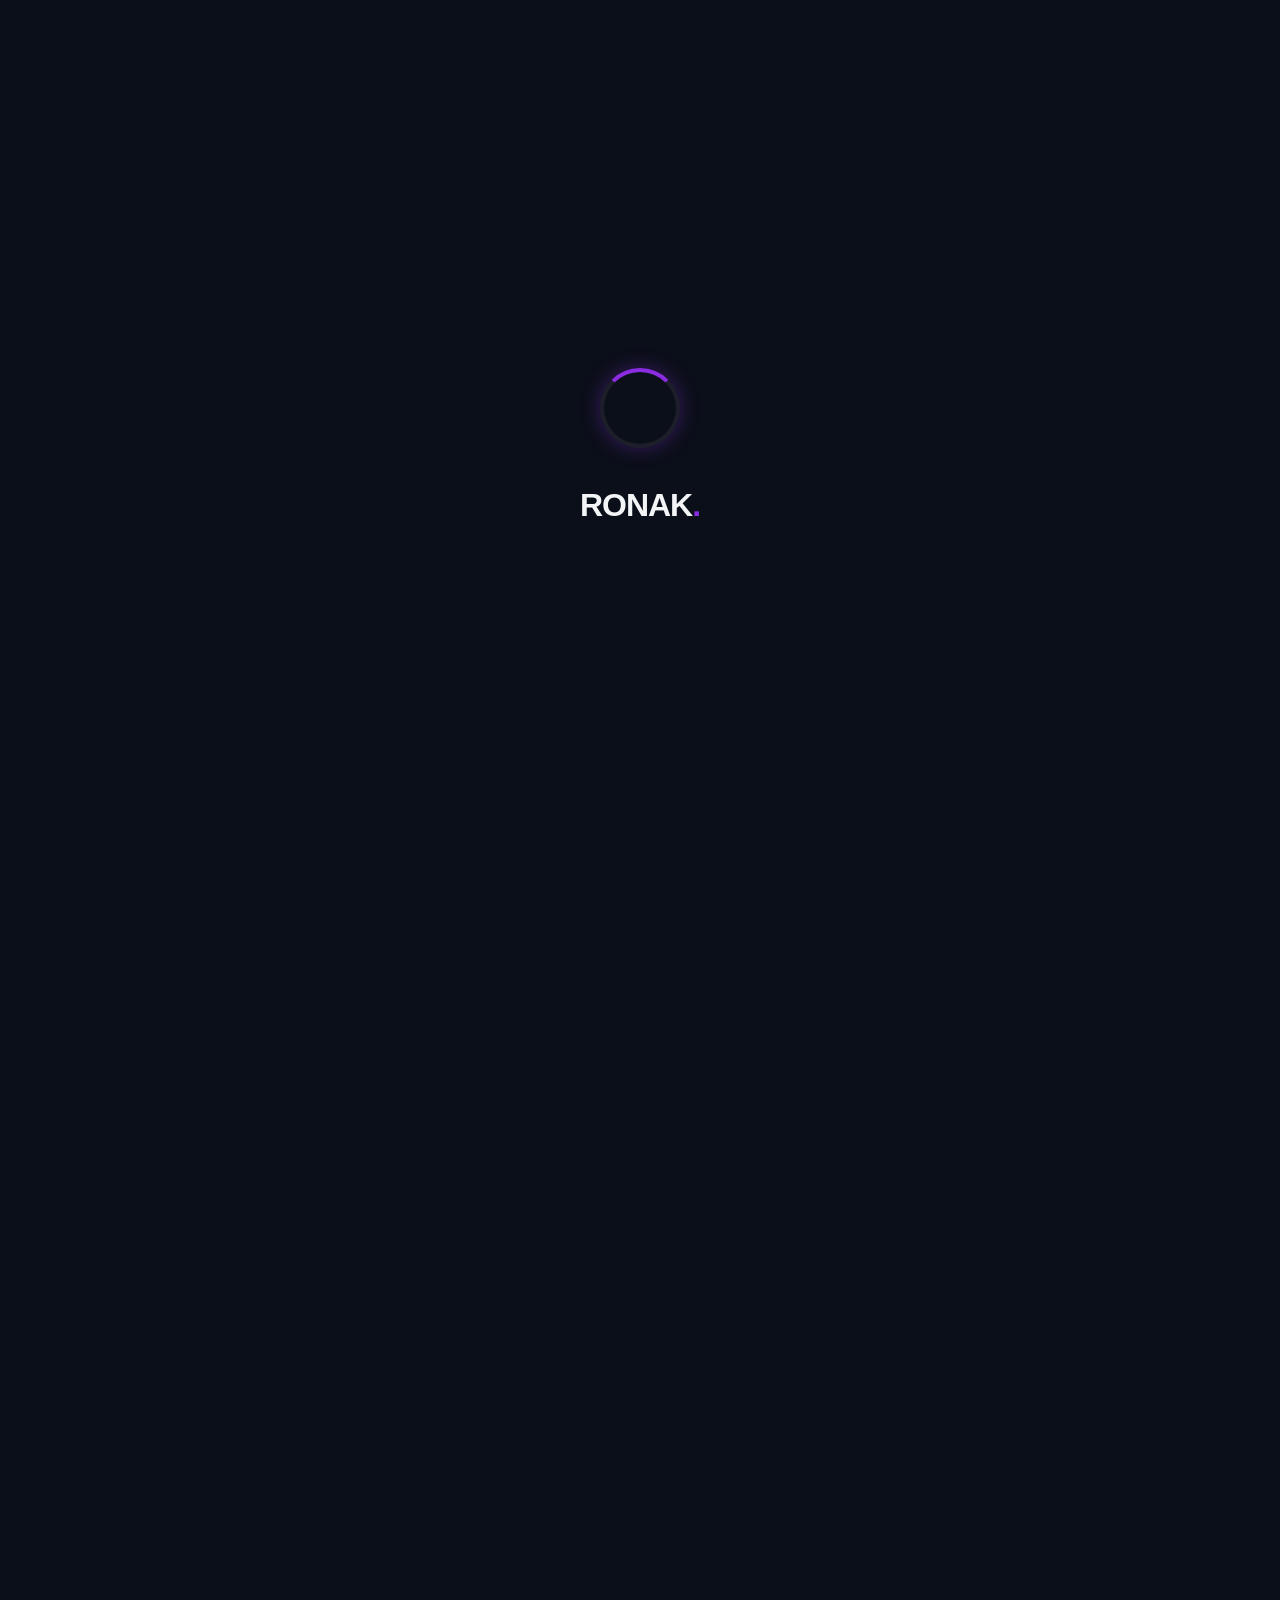
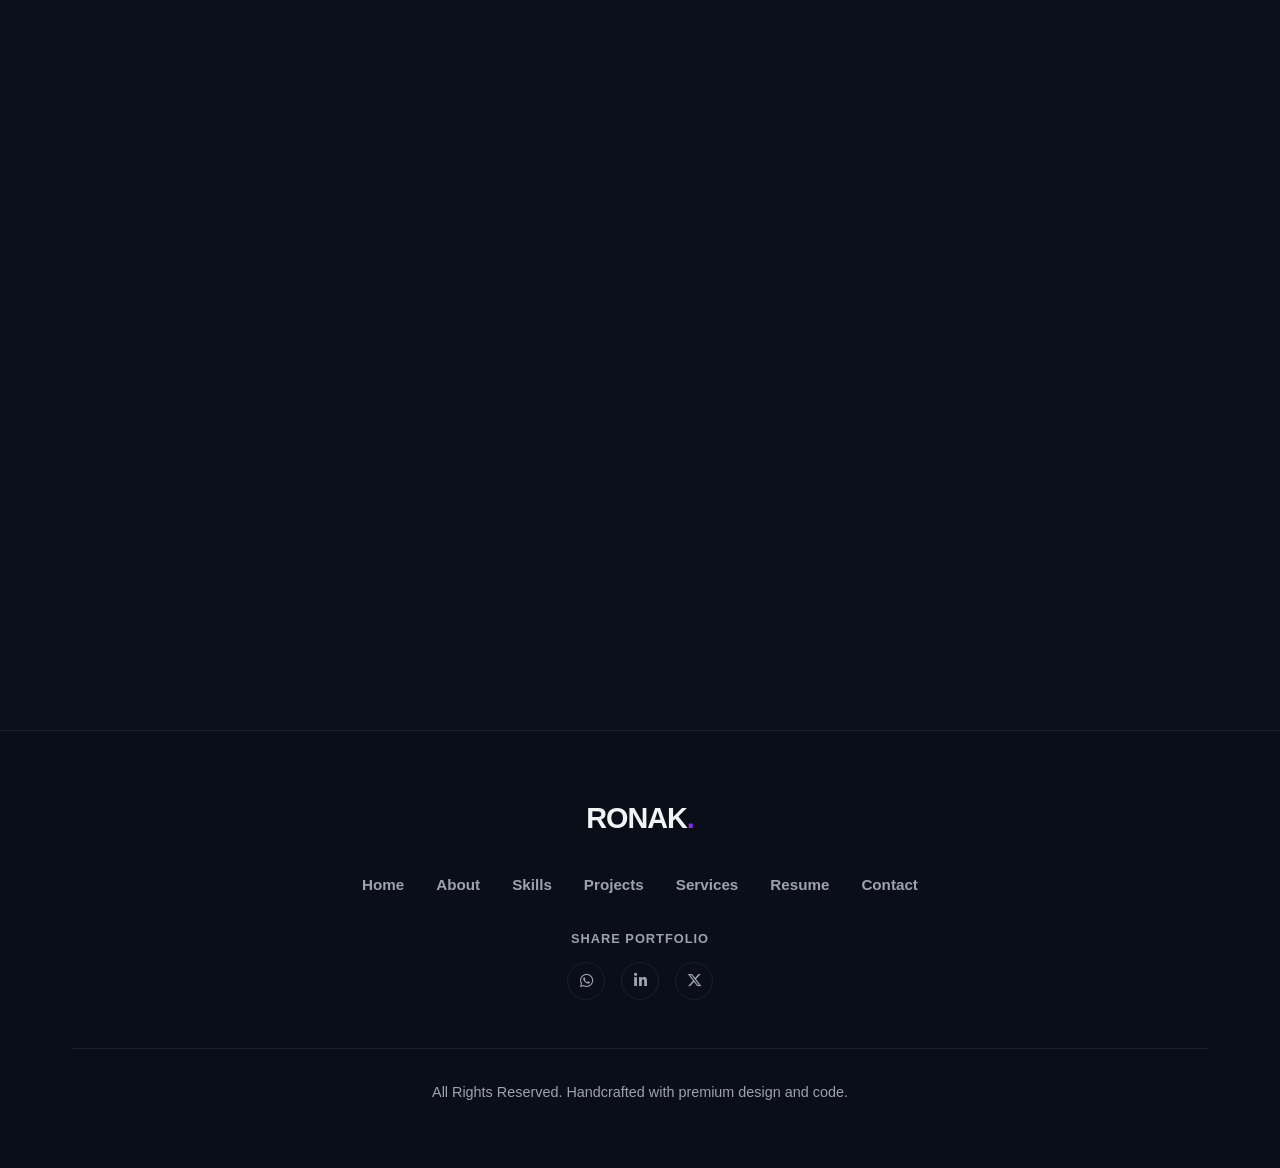
==== commit cef1206e: "Update index.html" ====
--- a/index.html
+++ b/index.html
@@ -35,7 +35,7 @@
   <link rel="stylesheet" href="https://cdnjs.cloudflare.com/ajax/libs/font-awesome/6.4.0/css/all.min.css">
 
   <!-- Core Design CSS File -->
-  <link rel="stylesheet" href="css/style.css">
+ <link rel="stylesheet" href="style.css">
 </head>
 
 <body>
@@ -1208,4 +1208,4 @@
   <script src="js/script.js"></script>
 </body>
 
-</html>+</html>
--- a/style.css
+++ b/style.css
@@ -0,0 +1,2379 @@
+/* ==========================================================================
+   PREMIUM DESIGN SYSTEM & STYLE SYSTEM (VANILLA CSS)
+   ========================================================================== */
+
+/* Google Fonts Import */
+@import url('https://fonts.googleapis.com/css2?family=Plus+Jakarta+Sans:wght@300;400;500;600;700;800&family=Syne:wght@500;700;800&family=Fira+Code:wght@400;500&display=swap');
+
+/* Base Root Color System */
+:root {
+  /* Default Accent Colors: Cyberpunk Purple */
+  --primary-h: 271;
+  --primary-s: 76%;
+  --primary-l: 53%;
+  --primary: hsl(var(--primary-h), var(--primary-s), var(--primary-l));
+  --primary-glow: hsla(var(--primary-h), var(--primary-s), var(--primary-l), 0.35);
+  --primary-alt: hsl(var(--primary-h), var(--primary-s), calc(var(--primary-l) - 10%));
+
+  /* Dark Theme Palette (Default) */
+  --bg-base: #0B0F19;
+  --bg-base-rgb: 11, 15, 25;
+  --bg-surface: rgba(20, 26, 42, 0.6);
+  --bg-surface-solid: #141A2A;
+  --bg-surface-hover: rgba(30, 38, 60, 0.8);
+  --border-color: rgba(255, 255, 255, 0.07);
+  --border-hover: rgba(var(--primary-h), var(--primary-s), var(--primary-l), 0.3);
+  
+  --text-main: #F3F4F6;
+  --text-muted: #9CA3AF;
+  --text-inverse: #0B0F19;
+  
+  --glass-blur: blur(16px);
+  --glass-shadow: 0 8px 32px 0 rgba(0, 0, 0, 0.37);
+  --card-shadow: 0 4px 20px 0 rgba(0, 0, 0, 0.2);
+  --neon-glow: 0 0 20px var(--primary-glow);
+  
+  --accent-success: #10B981;
+  --accent-whatsapp: #25D366;
+  
+  /* Layout Sizing & Timing */
+  --nav-height: 80px;
+  --transition-smooth: all 0.4s cubic-bezier(0.16, 1, 0.3, 1);
+  --transition-fast: all 0.2s ease;
+}
+
+/* Light Theme Overrides */
+body.light-mode {
+  --bg-base: #F8FAFC;
+  --bg-base-rgb: 248, 250, 252;
+  --bg-surface: rgba(255, 255, 255, 0.7);
+  --bg-surface-solid: #FFFFFF;
+  --bg-surface-hover: rgba(255, 255, 255, 0.95);
+  --border-color: rgba(0, 0, 0, 0.08);
+  --border-hover: rgba(var(--primary-h), var(--primary-s), var(--primary-l), 0.4);
+  
+  --text-main: #0F172A;
+  --text-muted: #475569;
+  --text-inverse: #FFFFFF;
+  
+  --glass-shadow: 0 8px 32px 0 rgba(15, 23, 42, 0.08);
+  --card-shadow: 0 4px 20px 0 rgba(15, 23, 42, 0.04);
+  --neon-glow: 0 0 15px var(--primary-glow);
+}
+
+/* Reset and Global Styles */
+*, *::before, *::after {
+  box-sizing: border-box;
+  margin: 0;
+  padding: 0;
+}
+
+html {
+  scroll-behavior: smooth;
+  scroll-padding-top: var(--nav-height);
+  font-size: 16px;
+}
+
+body {
+  font-family: 'Plus Jakarta Sans', sans-serif;
+  background-color: var(--bg-base);
+  color: var(--text-main);
+  line-height: 1.6;
+  overflow-x: hidden;
+  transition: background-color 0.4s ease, color 0.4s ease, border-color 0.4s ease;
+}
+
+body::before {
+  content: '';
+  position: fixed;
+  top: 0;
+  left: 0;
+  width: 100%;
+  height: 100%;
+  background-image: 
+    radial-gradient(var(--border-color) 1px, transparent 1px);
+  background-size: 40px 40px;
+  opacity: 0.4;
+  z-index: -2;
+  pointer-events: none;
+}
+
+body::after {
+  content: '';
+  position: fixed;
+  top: 15%;
+  right: -10%;
+  width: 50vw;
+  height: 50vw;
+  background: radial-gradient(circle, var(--primary-glow) 0%, transparent 70%);
+  z-index: -1;
+  pointer-events: none;
+  filter: blur(80px);
+  opacity: 0.5;
+}
+
+a {
+  color: inherit;
+  text-decoration: none;
+  transition: var(--transition-fast);
+}
+
+ul {
+  list-style: none;
+}
+
+img {
+  max-width: 100%;
+  height: auto;
+  display: block;
+}
+
+button, input, textarea {
+  font-family: inherit;
+  background: none;
+  border: none;
+  color: inherit;
+  outline: none;
+}
+
+/* Scrollbar Customization */
+::-webkit-scrollbar {
+  width: 10px;
+}
+::-webkit-scrollbar-track {
+  background: var(--bg-base);
+}
+::-webkit-scrollbar-thumb {
+  background: var(--border-color);
+  border-radius: 5px;
+  border: 2px solid var(--bg-base);
+}
+::-webkit-scrollbar-thumb:hover {
+  background: var(--primary);
+}
+
+/* ==========================================================================
+   UI UTILITY COMPONENTS & REVEALS
+   ========================================================================== */
+.container {
+  width: 100%;
+  max-width: 1200px;
+  margin: 0 auto;
+  padding: 0 2rem;
+}
+
+.section {
+  padding: 8rem 0 4rem 0;
+  position: relative;
+}
+
+.section-header {
+  text-align: center;
+  margin-bottom: 4rem;
+}
+
+.section-title {
+  font-family: 'Syne', sans-serif;
+  font-size: clamp(2rem, 4vw, 3rem);
+  font-weight: 800;
+  letter-spacing: -1px;
+  margin-bottom: 1rem;
+  background: linear-gradient(135deg, var(--text-main) 30%, var(--primary));
+  -webkit-background-clip: text;
+  -webkit-text-fill-color: transparent;
+  display: inline-block;
+}
+
+.section-subtitle {
+  font-size: clamp(0.9rem, 2vw, 1.1rem);
+  color: var(--text-muted);
+  text-transform: uppercase;
+  letter-spacing: 2px;
+  font-weight: 600;
+}
+
+/* Glassmorphism Card Style */
+.glass-card {
+  background: var(--bg-surface);
+  backdrop-filter: var(--glass-blur);
+  -webkit-backdrop-filter: var(--glass-blur);
+  border: 1px solid var(--border-color);
+  border-radius: 20px;
+  box-shadow: var(--glass-shadow);
+  padding: 2.5rem;
+  transition: var(--transition-smooth);
+}
+
+.glass-card:hover {
+  border-color: var(--border-hover);
+  box-shadow: var(--neon-glow), var(--glass-shadow);
+  transform: translateY(-5px);
+}
+
+/* Buttons */
+.btn {
+  display: inline-flex;
+  align-items: center;
+  gap: 0.75rem;
+  padding: 0.85rem 2rem;
+  border-radius: 12px;
+  font-weight: 600;
+  font-size: 0.95rem;
+  cursor: pointer;
+  transition: var(--transition-smooth);
+  position: relative;
+  overflow: hidden;
+  z-index: 1;
+}
+
+.btn-primary {
+  background: var(--primary);
+  color: var(--text-inverse);
+  box-shadow: 0 4px 15px var(--primary-glow);
+}
+
+.btn-primary:hover {
+  background: var(--primary-alt);
+  box-shadow: 0 6px 25px var(--primary-glow);
+  transform: translateY(-2px);
+}
+
+.btn-secondary {
+  border: 1px solid var(--border-color);
+  color: var(--text-main);
+  background: rgba(255, 255, 255, 0.02);
+}
+
+.btn-secondary:hover {
+  border-color: var(--primary);
+  color: var(--primary);
+  background: rgba(var(--primary-h), var(--primary-s), var(--primary-l), 0.05);
+  transform: translateY(-2px);
+}
+
+/* Scroll Reveals */
+.reveal-fade, .reveal-slide-up, .reveal-scale-in {
+  opacity: 0;
+  transition: all 0.8s cubic-bezier(0.16, 1, 0.3, 1);
+  will-change: transform, opacity;
+}
+
+.reveal-slide-up {
+  transform: translateY(40px);
+}
+
+.reveal-scale-in {
+  transform: scale(0.9);
+}
+
+.reveal-active {
+  opacity: 1;
+  transform: translateY(0) scale(1);
+}
+
+/* ==========================================================================
+   LOADING INTRO SCREEN
+   ========================================================================== */
+#loader-screen {
+  position: fixed;
+  inset: 0;
+  background-color: var(--bg-base);
+  z-index: 9999;
+  display: flex;
+  flex-direction: column;
+  justify-content: center;
+  align-items: center;
+  gap: 2rem;
+  transition: opacity 0.5s ease, visibility 0.5s ease;
+}
+
+#loader-screen.fade-out {
+  opacity: 0;
+  visibility: hidden;
+}
+
+.loader-spinner {
+  width: 80px;
+  height: 80px;
+  border-radius: 50%;
+  border: 4px solid var(--border-color);
+  border-top-color: var(--primary);
+  animation: spin 1s cubic-bezier(0.55, 0.055, 0.675, 0.19) infinite;
+  box-shadow: var(--neon-glow);
+}
+
+.loader-logo {
+  font-family: 'Syne', sans-serif;
+  font-size: 2rem;
+  font-weight: 800;
+  letter-spacing: -1px;
+  animation: pulse 1.5s infinite ease-in-out;
+}
+
+.loader-logo span {
+  color: var(--primary);
+}
+
+/* ==========================================================================
+   HEADER & NAVIGATION BAR
+   ========================================================================== */
+.header {
+  position: fixed;
+  top: 0;
+  left: 0;
+  width: 100%;
+  height: var(--nav-height);
+  z-index: 100;
+  background: rgba(var(--bg-base-rgb), 0.7);
+  backdrop-filter: var(--glass-blur);
+  -webkit-backdrop-filter: var(--glass-blur);
+  border-bottom: 1px solid var(--border-color);
+  transition: var(--transition-smooth);
+}
+
+.header.scrolled {
+  height: 70px;
+  box-shadow: var(--glass-shadow);
+}
+
+.navbar {
+  display: flex;
+  justify-content: space-between;
+  align-items: center;
+  height: 100%;
+}
+
+.logo {
+  font-family: 'Syne', sans-serif;
+  font-size: 1.5rem;
+  font-weight: 800;
+  color: var(--text-main);
+  letter-spacing: -1px;
+}
+
+.logo span {
+  color: var(--primary);
+}
+
+.nav-menu {
+  display: flex;
+  align-items: center;
+  gap: 2rem;
+}
+
+.nav-link {
+  font-size: 0.95rem;
+  font-weight: 600;
+  color: var(--text-muted);
+  position: relative;
+  padding: 0.5rem 0;
+}
+
+.nav-link:hover, .nav-link.active {
+  color: var(--primary);
+}
+
+.nav-link::after {
+  content: '';
+  position: absolute;
+  bottom: 0;
+  left: 0;
+  width: 0;
+  height: 2px;
+  background: var(--primary);
+  transition: var(--transition-fast);
+}
+
+.nav-link:hover::after, .nav-link.active::after {
+  width: 100%;
+}
+
+/* Action Controls (Theme, Accent, Language, Menu) */
+.nav-actions {
+  display: flex;
+  align-items: center;
+  gap: 1.5rem;
+}
+
+/* Theme Accent Switcher Color Wheel */
+.accent-switcher {
+  position: relative;
+  display: flex;
+  align-items: center;
+}
+
+.accent-trigger {
+  width: 36px;
+  height: 36px;
+  border-radius: 50%;
+  border: 2px solid var(--border-color);
+  cursor: pointer;
+  background: conic-gradient(red, yellow, green, cyan, blue, magenta, red);
+  transition: var(--transition-fast);
+}
+
+.accent-trigger:hover {
+  transform: scale(1.1);
+}
+
+.accent-dropdown {
+  position: absolute;
+  top: calc(100% + 15px);
+  right: -50px;
+  background: var(--bg-surface-solid);
+  border: 1px solid var(--border-color);
+  border-radius: 12px;
+  padding: 0.75rem;
+  display: flex;
+  gap: 0.5rem;
+  box-shadow: var(--glass-shadow);
+  opacity: 0;
+  visibility: hidden;
+  transform: translateY(10px);
+  transition: var(--transition-smooth);
+  z-index: 10;
+}
+
+.accent-dropdown.active {
+  opacity: 1;
+  visibility: visible;
+  transform: translateY(0);
+}
+
+.color-dot {
+  width: 24px;
+  height: 24px;
+  border-radius: 50%;
+  cursor: pointer;
+  border: 2px solid transparent;
+  transition: var(--transition-fast);
+}
+
+.color-dot:hover {
+  transform: scale(1.2);
+}
+
+.color-dot.active {
+  border-color: var(--text-main);
+  transform: scale(1.1);
+}
+
+.color-dot[data-color="purple"] { background: hsl(271, 76%, 53%); }
+.color-dot[data-color="blue"] { background: hsl(190, 90%, 50%); }
+.color-dot[data-color="green"] { background: hsl(142, 70%, 45%); }
+.color-dot[data-color="orange"] { background: hsl(32, 95%, 50%); }
+.color-dot[data-color="red"] { background: hsl(354, 70%, 54%); }
+
+/* Mode Toggler (Dark/Light) */
+.theme-toggle {
+  width: 36px;
+  height: 36px;
+  border-radius: 10px;
+  background: var(--border-color);
+  color: var(--text-main);
+  display: flex;
+  justify-content: center;
+  align-items: center;
+  cursor: pointer;
+  font-size: 1.1rem;
+  transition: var(--transition-smooth);
+}
+
+.theme-toggle:hover {
+  background: var(--primary);
+  color: var(--text-inverse);
+  box-shadow: var(--neon-glow);
+}
+
+.theme-toggle .fa-sun {
+  display: none;
+}
+
+body.light-mode .theme-toggle .fa-moon {
+  display: none;
+}
+
+body.light-mode .theme-toggle .fa-sun {
+  display: block;
+}
+
+/* Language Toggle Switcher */
+.lang-toggle {
+  display: flex;
+  align-items: center;
+  gap: 0.25rem;
+  font-weight: 700;
+  font-size: 0.85rem;
+  padding: 0.4rem 0.8rem;
+  border-radius: 10px;
+  background: var(--border-color);
+  cursor: pointer;
+  transition: var(--transition-fast);
+}
+
+.lang-toggle:hover {
+  border-color: var(--primary);
+  color: var(--primary);
+}
+
+.lang-toggle span.active {
+  color: var(--primary);
+}
+
+/* Hamburger Mobile Toggle */
+.mobile-menu-btn {
+  display: none;
+  font-size: 1.5rem;
+  cursor: pointer;
+  color: var(--text-main);
+}
+
+/* ==========================================================================
+   HERO / HOME SECTION
+   ========================================================================== */
+.hero-section {
+  min-height: 100vh;
+  display: flex;
+  align-items: center;
+  padding-top: var(--nav-height);
+  position: relative;
+  overflow: hidden;
+}
+
+.hero-grid {
+  display: grid;
+  grid-template-columns: 1.2fr 0.8fr;
+  gap: 4rem;
+  align-items: center;
+}
+
+.hero-tag {
+  display: inline-flex;
+  align-items: center;
+  gap: 0.5rem;
+  padding: 0.5rem 1rem;
+  border-radius: 30px;
+  background: rgba(var(--primary-h), var(--primary-s), var(--primary-l), 0.08);
+  border: 1px solid rgba(var(--primary-h), var(--primary-s), var(--primary-l), 0.15);
+  font-size: 0.9rem;
+  font-weight: 700;
+  color: var(--primary);
+  margin-bottom: 1.5rem;
+}
+
+.hero-title {
+  font-family: 'Syne', sans-serif;
+  font-size: clamp(2.5rem, 5vw, 4.5rem);
+  font-weight: 800;
+  line-height: 1.1;
+  letter-spacing: -2px;
+  margin-bottom: 1rem;
+}
+
+.hero-name {
+  color: var(--primary);
+  position: relative;
+  display: inline-block;
+}
+
+/* Typing text cursor style */
+.typewrite-wrapper {
+  font-family: 'Fira Code', monospace;
+  font-size: clamp(1.2rem, 2.5vw, 2.2rem);
+  font-weight: 600;
+  color: var(--text-main);
+  height: 50px;
+  margin-bottom: 1.5rem;
+}
+
+.typewrite-cursor {
+  animation: blink 0.7s infinite;
+  color: var(--primary);
+}
+
+.hero-desc {
+  font-size: clamp(1rem, 1.8vw, 1.15rem);
+  color: var(--text-muted);
+  max-width: 580px;
+  margin-bottom: 2.5rem;
+}
+
+.hero-actions {
+  display: flex;
+  gap: 1.5rem;
+  flex-wrap: wrap;
+  margin-bottom: 3rem;
+}
+
+.hero-socials {
+  display: flex;
+  gap: 1.2rem;
+  align-items: center;
+}
+
+.social-btn {
+  width: 44px;
+  height: 44px;
+  border-radius: 50%;
+  border: 1px solid var(--border-color);
+  display: flex;
+  justify-content: center;
+  align-items: center;
+  font-size: 1.1rem;
+  color: var(--text-muted);
+  transition: var(--transition-smooth);
+}
+
+.social-btn:hover {
+  color: var(--primary);
+  border-color: var(--primary);
+  transform: translateY(-3px) scale(1.05);
+  box-shadow: var(--neon-glow);
+}
+
+/* Floating 3D Art */
+.hero-art-container {
+  display: flex;
+  justify-content: center;
+  align-items: center;
+  position: relative;
+}
+
+.hero-art-glow {
+  width: 320px;
+  height: 320px;
+  border-radius: 30% 70% 70% 30% / 30% 30% 70% 70%;
+  background: linear-gradient(135deg, var(--primary) 0%, #2563EB 100%);
+  animation: blob-animate 12s ease-in-out infinite alternate;
+  position: relative;
+  box-shadow: 0 0 50px var(--primary-glow);
+}
+
+.hero-art-img {
+  position: absolute;
+  inset: 15px;
+  border-radius: inherit;
+  background-color: var(--bg-surface-solid);
+  background-image: radial-gradient(var(--border-color) 1px, transparent 1px);
+  background-size: 20px 20px;
+  display: flex;
+  justify-content: center;
+  align-items: center;
+  overflow: hidden;
+}
+
+.hero-art-inner {
+  font-size: 5rem;
+  color: var(--primary);
+  animation: float 4s ease-in-out infinite;
+}
+
+/* ==========================================================================
+   ABOUT ME SECTION
+   ========================================================================== */
+.about-grid {
+  display: grid;
+  grid-template-columns: 0.9fr 1.1fr;
+  gap: 5rem;
+}
+
+.about-info-col {
+  display: flex;
+  flex-direction: column;
+}
+
+.about-intro-text {
+  font-size: 1.25rem;
+  font-weight: 700;
+  color: var(--primary);
+  margin-bottom: 1.5rem;
+}
+
+.about-bio {
+  color: var(--text-muted);
+  margin-bottom: 2rem;
+}
+
+.about-bio p {
+  margin-bottom: 1.2rem;
+}
+
+.about-details-list {
+  display: grid;
+  grid-template-columns: repeat(2, 1fr);
+  gap: 1.5rem;
+  margin-bottom: 2.5rem;
+}
+
+.detail-item {
+  display: flex;
+  flex-direction: column;
+  gap: 0.25rem;
+}
+
+.detail-label {
+  font-size: 0.85rem;
+  font-weight: 700;
+  text-transform: uppercase;
+  letter-spacing: 1px;
+  color: var(--text-muted);
+}
+
+.detail-value {
+  font-size: 1rem;
+  font-weight: 600;
+  color: var(--text-main);
+}
+
+/* Stats Counter Section */
+.about-stats {
+  display: grid;
+  grid-template-columns: repeat(2, 1fr);
+  gap: 2rem;
+}
+
+.stat-card {
+  text-align: center;
+}
+
+.stat-num {
+  font-family: 'Syne', sans-serif;
+  font-size: clamp(2rem, 4vw, 3rem);
+  font-weight: 800;
+  color: var(--primary);
+  margin-bottom: 0.25rem;
+}
+
+.stat-label {
+  font-size: 0.9rem;
+  font-weight: 600;
+  color: var(--text-muted);
+}
+
+/* ==========================================================================
+   SKILLS SECTION
+   ========================================================================== */
+.skills-filter {
+  display: flex;
+  justify-content: center;
+  flex-wrap: wrap;
+  gap: 1rem;
+  margin-bottom: 3.5rem;
+}
+
+.skills-grid {
+  display: grid;
+  grid-template-columns: repeat(auto-fit, minmax(250px, 1fr));
+  gap: 2rem;
+}
+
+.skill-card {
+  display: flex;
+  flex-direction: column;
+  gap: 1.2rem;
+  opacity: 1;
+  transition: transform 0.4s ease, opacity 0.4s ease;
+}
+
+.skill-card.hidden {
+  opacity: 0;
+  transform: scale(0.9);
+  pointer-events: none;
+  position: absolute;
+  width: 0;
+  height: 0;
+  overflow: hidden;
+  padding: 0;
+  margin: 0;
+  border: none;
+}
+
+.skill-info {
+  display: flex;
+  justify-content: space-between;
+  align-items: center;
+}
+
+.skill-name-wrapper {
+  display: flex;
+  align-items: center;
+  gap: 0.75rem;
+}
+
+.skill-icon {
+  font-size: 1.5rem;
+  color: var(--primary);
+}
+
+.skill-name {
+  font-weight: 700;
+  font-size: 1.05rem;
+}
+
+.skill-percent {
+  font-family: 'Fira Code', monospace;
+  font-weight: 600;
+  color: var(--primary);
+}
+
+.skill-track {
+  width: 100%;
+  height: 8px;
+  background: var(--border-color);
+  border-radius: 4px;
+  overflow: hidden;
+  position: relative;
+}
+
+.skill-bar {
+  height: 100%;
+  background: var(--primary);
+  border-radius: 4px;
+  width: 0;
+  box-shadow: var(--neon-glow);
+  transition: width 1.5s cubic-bezier(0.16, 1, 0.3, 1);
+}
+
+/* ==========================================================================
+   EXPERIENCE TIMELINE
+   ========================================================================== */
+.timeline-grid {
+  display: grid;
+  grid-template-columns: repeat(2, 1fr);
+  gap: 4rem;
+}
+
+.timeline-column-title {
+  font-family: 'Syne', sans-serif;
+  font-size: 1.5rem;
+  font-weight: 700;
+  margin-bottom: 3rem;
+  display: flex;
+  align-items: center;
+  gap: 1rem;
+  color: var(--primary);
+}
+
+.timeline-flow {
+  position: relative;
+  padding-left: 2rem;
+  border-left: 2px solid var(--border-color);
+}
+
+.timeline-item {
+  position: relative;
+  margin-bottom: 3.5rem;
+}
+
+.timeline-item:last-child {
+  margin-bottom: 0;
+}
+
+.timeline-dot {
+  position: absolute;
+  left: calc(-2rem - 9px);
+  top: 5px;
+  width: 16px;
+  height: 16px;
+  border-radius: 50%;
+  background: var(--bg-base);
+  border: 3px solid var(--primary);
+  box-shadow: var(--neon-glow);
+  transition: var(--transition-fast);
+}
+
+.timeline-item:hover .timeline-dot {
+  transform: scale(1.3);
+  background: var(--primary);
+}
+
+.timeline-card {
+  padding: 2rem;
+}
+
+.timeline-title {
+  font-size: 1.15rem;
+  font-weight: 700;
+  margin-bottom: 0.5rem;
+}
+
+.timeline-subtitle {
+  font-size: 0.9rem;
+  font-weight: 600;
+  color: var(--primary);
+  margin-bottom: 1rem;
+}
+
+.timeline-text {
+  font-size: 0.95rem;
+  color: var(--text-muted);
+}
+
+/* ==========================================================================
+   PROJECTS WITH DYNAMIC FILTER
+   ========================================================================== */
+.projects-filter {
+  display: flex;
+  justify-content: center;
+  gap: 1rem;
+  flex-wrap: wrap;
+  margin-bottom: 4rem;
+}
+
+.filter-btn {
+  padding: 0.6rem 1.5rem;
+  border-radius: 30px;
+  font-size: 0.9rem;
+  font-weight: 700;
+  cursor: pointer;
+  border: 1px solid var(--border-color);
+  transition: var(--transition-smooth);
+}
+
+.filter-btn:hover, .filter-btn.active {
+  background: var(--primary);
+  color: var(--text-inverse);
+  border-color: var(--primary);
+  box-shadow: var(--neon-glow);
+}
+
+.projects-grid {
+  display: grid;
+  grid-template-columns: repeat(auto-fill, minmax(320px, 1fr));
+  gap: 2.5rem;
+}
+
+.project-card {
+  overflow: hidden;
+  padding: 0;
+  display: flex;
+  flex-direction: column;
+  opacity: 1;
+  transform: scale(1);
+  transition: transform 0.5s ease, opacity 0.5s ease;
+}
+
+.project-card.hidden {
+  opacity: 0;
+  transform: scale(0.9);
+  pointer-events: none;
+  position: absolute;
+  width: 0;
+  height: 0;
+  overflow: hidden;
+  padding: 0;
+  margin: 0;
+  border: none;
+}
+
+.project-img-wrapper {
+  position: relative;
+  aspect-ratio: 16 / 10;
+  overflow: hidden;
+  background: linear-gradient(135deg, rgba(var(--primary-h), var(--primary-s), var(--primary-l), 0.1), rgba(0, 0, 0, 0.4));
+  display: flex;
+  justify-content: center;
+  align-items: center;
+  font-size: 3rem;
+  color: var(--primary);
+}
+
+.project-img-wrapper::after {
+  content: '';
+  position: absolute;
+  top: 0;
+  left: 0;
+  width: 100%;
+  height: 100%;
+  background: rgba(var(--bg-base-rgb), 0.85);
+  opacity: 0;
+  transition: var(--transition-smooth);
+}
+
+.project-card:hover .project-img-wrapper::after {
+  opacity: 1;
+}
+
+.project-hover-overlay {
+  position: absolute;
+  inset: 0;
+  display: flex;
+  justify-content: center;
+  align-items: center;
+  opacity: 0;
+  transform: translateY(20px);
+  transition: var(--transition-smooth);
+  z-index: 2;
+}
+
+.project-card:hover .project-hover-overlay {
+  opacity: 1;
+  transform: translateY(0);
+}
+
+.project-info {
+  padding: 2rem;
+  flex-grow: 1;
+  display: flex;
+  flex-direction: column;
+  gap: 0.75rem;
+}
+
+.project-category {
+  font-size: 0.8rem;
+  font-weight: 700;
+  text-transform: uppercase;
+  color: var(--primary);
+  letter-spacing: 1px;
+}
+
+.project-title {
+  font-size: 1.25rem;
+  font-weight: 700;
+  font-family: 'Syne', sans-serif;
+}
+
+.project-desc {
+  font-size: 0.95rem;
+  color: var(--text-muted);
+}
+
+/* Project Details Overlay Modal */
+.modal-overlay {
+  position: fixed;
+  inset: 0;
+  z-index: 1000;
+  background: rgba(var(--bg-base-rgb), 0.8);
+  backdrop-filter: var(--glass-blur);
+  -webkit-backdrop-filter: var(--glass-blur);
+  display: flex;
+  justify-content: center;
+  align-items: center;
+  opacity: 0;
+  visibility: hidden;
+  transition: var(--transition-smooth);
+}
+
+.modal-overlay.active {
+  opacity: 1;
+  visibility: visible;
+}
+
+.modal-content {
+  width: 90%;
+  max-width: 680px;
+  position: relative;
+  transform: scale(0.9);
+  transition: var(--transition-smooth);
+}
+
+.modal-overlay.active .modal-content {
+  transform: scale(1);
+}
+
+.modal-close-btn {
+  position: absolute;
+  top: 1.5rem;
+  right: 1.5rem;
+  width: 36px;
+  height: 36px;
+  border-radius: 50%;
+  background: var(--border-color);
+  display: flex;
+  justify-content: center;
+  align-items: center;
+  cursor: pointer;
+  font-size: 1.2rem;
+  transition: var(--transition-fast);
+}
+
+.modal-close-btn:hover {
+  background: var(--primary);
+  color: var(--text-inverse);
+}
+
+.modal-body {
+  display: flex;
+  flex-direction: column;
+  gap: 1.5rem;
+}
+
+.modal-title {
+  font-family: 'Syne', sans-serif;
+  font-size: clamp(1.5rem, 3vw, 2.2rem);
+  font-weight: 800;
+  color: var(--primary);
+}
+
+.modal-meta-grid {
+  display: grid;
+  grid-template-columns: repeat(2, 1fr);
+  gap: 1.5rem;
+  background: rgba(255, 255, 255, 0.03);
+  padding: 1.25rem;
+  border-radius: 12px;
+  border: 1px solid var(--border-color);
+}
+
+.modal-meta-item {
+  display: flex;
+  flex-direction: column;
+  gap: 0.25rem;
+}
+
+.modal-meta-label {
+  font-size: 0.75rem;
+  font-weight: 700;
+  text-transform: uppercase;
+  color: var(--text-muted);
+}
+
+.modal-meta-value {
+  font-size: 0.95rem;
+  font-weight: 600;
+  color: var(--text-main);
+}
+
+.modal-desc {
+  color: var(--text-muted);
+  line-height: 1.7;
+}
+
+.modal-actions {
+  display: flex;
+  gap: 1.2rem;
+  margin-top: 1rem;
+}
+
+/* ==========================================================================
+   SERVICES SECTION
+   ========================================================================== */
+.services-grid {
+  display: grid;
+  grid-template-columns: repeat(auto-fit, minmax(260px, 1fr));
+  gap: 2.5rem;
+}
+
+.service-card {
+  display: flex;
+  flex-direction: column;
+  gap: 1.5rem;
+  text-align: left;
+}
+
+.service-icon-box {
+  width: 60px;
+  height: 60px;
+  border-radius: 16px;
+  background: rgba(var(--primary-h), var(--primary-s), var(--primary-l), 0.1);
+  border: 1px solid rgba(var(--primary-h), var(--primary-s), var(--primary-l), 0.2);
+  display: flex;
+  justify-content: center;
+  align-items: center;
+  font-size: 1.8rem;
+  color: var(--primary);
+  box-shadow: var(--neon-glow);
+}
+
+.service-title {
+  font-family: 'Syne', sans-serif;
+  font-size: 1.3rem;
+  font-weight: 700;
+}
+
+.service-desc {
+  color: var(--text-muted);
+  font-size: 0.95rem;
+}
+
+/* ==========================================================================
+   RESUME & DOWNLOAD SECTION
+   ========================================================================== */
+.resume-section {
+  background: radial-gradient(circle at bottom right, rgba(var(--primary-h), var(--primary-s), var(--primary-l), 0.05), transparent 60%);
+}
+
+.resume-wrapper {
+  max-width: 800px;
+  margin: 0 auto;
+  text-align: center;
+}
+
+.resume-desc {
+  font-size: 1.1rem;
+  color: var(--text-muted);
+  margin-bottom: 3rem;
+}
+
+.resume-download-grid {
+  display: grid;
+  grid-template-columns: repeat(3, 1fr);
+  gap: 2rem;
+  margin-top: 3rem;
+}
+
+.download-card {
+  padding: 2rem 1.5rem;
+  display: flex;
+  flex-direction: column;
+  align-items: center;
+  gap: 1.25rem;
+}
+
+.download-icon {
+  font-size: 2.2rem;
+  color: var(--primary);
+  transition: var(--transition-smooth);
+}
+
+.download-card:hover .download-icon {
+  transform: translateY(-5px) scale(1.1);
+  filter: drop-shadow(0 0 8px var(--primary));
+}
+
+.download-title {
+  font-weight: 700;
+  font-size: 0.95rem;
+}
+
+/* Beautiful Interactive Paper Resume Modal */
+.resume-modal-content {
+  max-width: 800px;
+  height: 90vh;
+  overflow-y: auto;
+  background: #FFFFFF !important;
+  color: #1E293B !important;
+  border-radius: 12px;
+  padding: 3rem !important;
+  border: 1px solid rgba(0,0,0,0.1) !important;
+  box-shadow: 0 10px 40px rgba(0,0,0,0.2) !important;
+}
+
+body.light-mode .resume-modal-content {
+  background: #FFFFFF !important;
+  color: #1E293B !important;
+}
+
+.resume-paper-header {
+  border-bottom: 2px solid #E2E8F0;
+  padding-bottom: 2rem;
+  margin-bottom: 2rem;
+  display: flex;
+  justify-content: space-between;
+  align-items: flex-end;
+}
+
+.resume-paper-name {
+  font-family: 'Syne', sans-serif;
+  font-size: 2.5rem;
+  font-weight: 800;
+  color: #0F172A;
+  line-height: 1;
+}
+
+.resume-paper-role {
+  font-size: 1.1rem;
+  color: var(--primary);
+  font-weight: 700;
+  margin-top: 0.5rem;
+  text-transform: uppercase;
+  letter-spacing: 1px;
+}
+
+.resume-paper-meta {
+  text-align: right;
+  font-size: 0.9rem;
+  color: #475569;
+  display: flex;
+  flex-direction: column;
+  gap: 0.25rem;
+}
+
+.resume-paper-grid {
+  display: grid;
+  grid-template-columns: 1fr;
+  gap: 2rem;
+}
+
+.resume-paper-section {
+  margin-bottom: 1.5rem;
+}
+
+.resume-paper-section-title {
+  font-family: 'Syne', sans-serif;
+  font-size: 1.25rem;
+  font-weight: 800;
+  color: #0F172A;
+  text-transform: uppercase;
+  letter-spacing: 1px;
+  border-bottom: 1px solid #E2E8F0;
+  padding-bottom: 0.5rem;
+  margin-bottom: 1rem;
+}
+
+.resume-paper-experience-item {
+  margin-bottom: 1.25rem;
+}
+
+.resume-paper-experience-header {
+  display: flex;
+  justify-content: space-between;
+  font-weight: 700;
+  color: #1E293B;
+  margin-bottom: 0.25rem;
+}
+
+.resume-paper-experience-desc {
+  font-size: 0.9rem;
+  color: #475569;
+}
+
+.resume-paper-skills-list {
+  display: flex;
+  flex-wrap: wrap;
+  gap: 0.5rem;
+}
+
+.resume-paper-skill-badge {
+  background: #F1F5F9;
+  color: #334155;
+  padding: 0.4rem 0.8rem;
+  border-radius: 6px;
+  font-size: 0.85rem;
+  font-weight: 600;
+}
+
+/* ==========================================================================
+   CERTIFICATES GALLERY
+   ========================================================================== */
+.certificates-grid {
+  display: grid;
+  grid-template-columns: repeat(auto-fit, minmax(300px, 1fr));
+  gap: 2.5rem;
+}
+
+.certificate-card {
+  display: flex;
+  align-items: center;
+  gap: 1.5rem;
+}
+
+.certificate-badge {
+  font-size: 2.5rem;
+  color: var(--primary);
+  filter: drop-shadow(0 0 5px var(--primary-glow));
+}
+
+.certificate-info {
+  display: flex;
+  flex-direction: column;
+  gap: 0.25rem;
+}
+
+.certificate-title {
+  font-weight: 700;
+  font-size: 1.05rem;
+}
+
+.certificate-issuer {
+  font-size: 0.85rem;
+  color: var(--text-muted);
+}
+
+/* ==========================================================================
+   WORKSPACE PHOTO GALLERY
+   ========================================================================== */
+.gallery-grid {
+  display: grid;
+  grid-template-columns: repeat(3, 1fr);
+  gap: 1.5rem;
+}
+
+.gallery-item {
+  position: relative;
+  aspect-ratio: 4 / 3;
+  border-radius: 16px;
+  overflow: hidden;
+  cursor: pointer;
+  background: linear-gradient(135deg, rgba(var(--primary-h), var(--primary-s), var(--primary-l), 0.1), rgba(0,0,0,0.3));
+  display: flex;
+  justify-content: center;
+  align-items: center;
+  font-size: 3rem;
+  color: var(--primary);
+  border: 1px solid var(--border-color);
+  transition: var(--transition-smooth);
+}
+
+.gallery-item::after {
+  content: '';
+  position: absolute;
+  inset: 0;
+  background: rgba(var(--bg-base-rgb), 0.7);
+  opacity: 0;
+  transition: var(--transition-smooth);
+}
+
+.gallery-item:hover::after {
+  opacity: 1;
+}
+
+.gallery-hover-icon {
+  position: absolute;
+  font-size: 2rem;
+  color: var(--text-main);
+  opacity: 0;
+  transform: scale(0.5);
+  transition: var(--transition-smooth);
+  z-index: 2;
+}
+
+.gallery-item:hover .gallery-hover-icon {
+  opacity: 1;
+  transform: scale(1);
+}
+
+/* Lightbox Frame System */
+.lightbox-overlay {
+  position: fixed;
+  inset: 0;
+  z-index: 2000;
+  background: rgba(var(--bg-base-rgb), 0.95);
+  backdrop-filter: var(--glass-blur);
+  -webkit-backdrop-filter: var(--glass-blur);
+  display: flex;
+  justify-content: center;
+  align-items: center;
+  opacity: 0;
+  visibility: hidden;
+  transition: var(--transition-smooth);
+}
+
+.lightbox-overlay.active {
+  opacity: 1;
+  visibility: visible;
+}
+
+.lightbox-container {
+  position: relative;
+  width: 90%;
+  max-width: 900px;
+  aspect-ratio: 16 / 10;
+  display: flex;
+  justify-content: center;
+  align-items: center;
+  border-radius: 20px;
+  overflow: hidden;
+  background: var(--bg-surface-solid);
+  border: 1px solid var(--border-color);
+}
+
+.lightbox-placeholder {
+  font-size: 8rem;
+  color: var(--primary);
+  animation: pulse 1.5s infinite;
+}
+
+.lightbox-arrow {
+  position: absolute;
+  top: 50%;
+  transform: translateY(-50%);
+  width: 50px;
+  height: 50px;
+  border-radius: 50%;
+  background: rgba(255, 255, 255, 0.05);
+  border: 1px solid var(--border-color);
+  color: var(--text-main);
+  display: flex;
+  justify-content: center;
+  align-items: center;
+  font-size: 1.2rem;
+  cursor: pointer;
+  transition: var(--transition-fast);
+  z-index: 10;
+}
+
+.lightbox-arrow:hover {
+  background: var(--primary);
+  color: var(--text-inverse);
+  box-shadow: var(--neon-glow);
+}
+
+.lightbox-arrow-left { left: 2rem; }
+.lightbox-arrow-right { right: 2rem; }
+
+.lightbox-close {
+  position: absolute;
+  top: 2rem;
+  right: 2rem;
+  width: 44px;
+  height: 44px;
+  border-radius: 50%;
+  background: rgba(255, 255, 255, 0.05);
+  border: 1px solid var(--border-color);
+  color: var(--text-main);
+  display: flex;
+  justify-content: center;
+  align-items: center;
+  font-size: 1.3rem;
+  cursor: pointer;
+  transition: var(--transition-fast);
+  z-index: 10;
+}
+
+.lightbox-close:hover {
+  background: var(--primary);
+  color: var(--text-inverse);
+}
+
+/* ==========================================================================
+   BLOG / LEARNING SECTION
+   ========================================================================== */
+.blog-grid {
+  display: grid;
+  grid-template-columns: repeat(2, 1fr);
+  gap: 3rem;
+}
+
+.blog-card {
+  display: flex;
+  flex-direction: column;
+  gap: 1.25rem;
+}
+
+.blog-meta {
+  display: flex;
+  align-items: center;
+  gap: 1rem;
+  font-size: 0.85rem;
+  font-weight: 700;
+  color: var(--primary);
+  text-transform: uppercase;
+}
+
+.blog-title {
+  font-family: 'Syne', sans-serif;
+  font-size: 1.4rem;
+  font-weight: 700;
+  transition: var(--transition-fast);
+}
+
+.blog-card:hover .blog-title {
+  color: var(--primary);
+}
+
+.blog-excerpt {
+  color: var(--text-muted);
+  font-size: 0.95rem;
+  line-height: 1.6;
+}
+
+.blog-link {
+  display: inline-flex;
+  align-items: center;
+  gap: 0.5rem;
+  font-weight: 700;
+  font-size: 0.9rem;
+  color: var(--primary);
+  margin-top: auto;
+}
+
+.blog-link i {
+  transition: var(--transition-fast);
+}
+
+.blog-card:hover .blog-link i {
+  transform: translateX(5px);
+}
+
+/* ==========================================================================
+   TESTIMONIALS SLIDER
+   ========================================================================== */
+.testimonials-wrapper {
+  max-width: 800px;
+  margin: 0 auto;
+  position: relative;
+  overflow: hidden;
+}
+
+.testimonials-slider {
+  display: flex;
+  transition: transform 0.6s cubic-bezier(0.16, 1, 0.3, 1);
+}
+
+.testimonial-slide {
+  min-width: 100%;
+  padding: 1rem;
+  box-sizing: border-box;
+}
+
+.testimonial-card {
+  text-align: center;
+  position: relative;
+}
+
+.testimonial-quote-icon {
+  font-size: 3rem;
+  color: var(--primary-glow);
+  margin-bottom: 1.5rem;
+}
+
+.testimonial-text {
+  font-size: clamp(1.1rem, 2.5vw, 1.4rem);
+  font-weight: 600;
+  line-height: 1.6;
+  margin-bottom: 2rem;
+  font-style: italic;
+}
+
+.testimonial-author {
+  font-family: 'Syne', sans-serif;
+  font-weight: 700;
+  font-size: 1.1rem;
+  color: var(--primary);
+}
+
+.testimonial-dots {
+  display: flex;
+  justify-content: center;
+  gap: 0.75rem;
+  margin-top: 3rem;
+}
+
+.test-dot {
+  width: 12px;
+  height: 12px;
+  border-radius: 50%;
+  background: var(--border-color);
+  cursor: pointer;
+  transition: var(--transition-smooth);
+}
+
+.test-dot.active {
+  background: var(--primary);
+  transform: scale(1.2);
+  box-shadow: var(--neon-glow);
+}
+
+/* ==========================================================================
+   HIRE ME CTA & QR CODE GRID
+   ========================================================================== */
+.hire-qr-grid {
+  display: grid;
+  grid-template-columns: 1.20fr 0.80fr;
+  gap: 4rem;
+  align-items: center;
+}
+
+.hire-card {
+  display: flex;
+  flex-direction: column;
+  align-items: flex-start;
+  gap: 1.5rem;
+}
+
+.hire-title {
+  font-family: 'Syne', sans-serif;
+  font-size: clamp(1.8rem, 4vw, 2.6rem);
+  font-weight: 800;
+  line-height: 1.2;
+}
+
+.hire-desc {
+  color: var(--text-muted);
+  font-size: 1.05rem;
+  margin-bottom: 1rem;
+}
+
+/* QR Code Interactive card */
+.qr-card {
+  display: flex;
+  flex-direction: column;
+  align-items: center;
+  text-align: center;
+  gap: 1.25rem;
+}
+
+.qr-box {
+  padding: 1.5rem;
+  background: #FFFFFF;
+  border-radius: 16px;
+  box-shadow: 0 10px 30px rgba(0, 0, 0, 0.25);
+  display: flex;
+  justify-content: center;
+  align-items: center;
+  transition: var(--transition-smooth);
+  border: 4px solid var(--primary);
+}
+
+.qr-box:hover {
+  transform: scale(1.05) rotate(2deg);
+  box-shadow: var(--neon-glow), 0 15px 40px rgba(0, 0, 0, 0.3);
+}
+
+.qr-box svg {
+  width: 150px;
+  height: 150px;
+  fill: #0B0F19;
+}
+
+.qr-desc {
+  font-size: 0.85rem;
+  color: var(--text-muted);
+  max-width: 220px;
+}
+
+/* ==========================================================================
+   CONTACT SECTION WITH REAL-TIME FEEDBACK
+   ========================================================================== */
+.contact-grid {
+  display: grid;
+  grid-template-columns: 0.8fr 1.2fr;
+  gap: 5rem;
+}
+
+.contact-info-col {
+  display: flex;
+  flex-direction: column;
+  gap: 2.5rem;
+}
+
+.contact-info-card {
+  display: flex;
+  align-items: center;
+  gap: 1.5rem;
+}
+
+.contact-info-icon {
+  width: 54px;
+  height: 54px;
+  border-radius: 12px;
+  background: rgba(var(--primary-h), var(--primary-s), var(--primary-l), 0.08);
+  border: 1px solid var(--border-color);
+  display: flex;
+  justify-content: center;
+  align-items: center;
+  font-size: 1.4rem;
+  color: var(--primary);
+  transition: var(--transition-smooth);
+}
+
+.contact-info-card:hover .contact-info-icon {
+  background: var(--primary);
+  color: var(--text-inverse);
+  box-shadow: var(--neon-glow);
+  transform: rotate(5deg) scale(1.05);
+}
+
+.contact-info-details {
+  display: flex;
+  flex-direction: column;
+  gap: 0.25rem;
+}
+
+.contact-info-label {
+  font-size: 0.8rem;
+  font-weight: 700;
+  text-transform: uppercase;
+  color: var(--text-muted);
+}
+
+.contact-info-val {
+  font-weight: 600;
+  font-size: 1.05rem;
+}
+
+/* Contact Form Layout */
+.contact-form {
+  display: grid;
+  grid-template-columns: repeat(2, 1fr);
+  gap: 1.5rem;
+}
+
+.form-group {
+  display: flex;
+  flex-direction: column;
+  gap: 0.5rem;
+}
+
+.form-group-full {
+  grid-column: span 2;
+}
+
+.form-input {
+  width: 100%;
+  background: rgba(255, 255, 255, 0.02);
+  border: 1px solid var(--border-color);
+  border-radius: 12px;
+  padding: 1rem 1.25rem;
+  color: var(--text-main);
+  font-size: 0.95rem;
+  transition: var(--transition-smooth);
+}
+
+textarea.form-input {
+  min-height: 160px;
+  resize: vertical;
+}
+
+.form-input:focus {
+  border-color: var(--primary);
+  background: rgba(255, 255, 255, 0.04);
+  box-shadow: var(--neon-glow);
+}
+
+.contact-form-btn {
+  grid-column: span 2;
+  justify-content: center;
+  margin-top: 1rem;
+}
+
+/* Contact Form Validation Warning & Toast Alert System */
+.form-input.input-error {
+  border-color: #EF4444 !important;
+  box-shadow: 0 0 10px rgba(239, 68, 68, 0.25) !important;
+}
+
+.toast-container {
+  position: fixed;
+  bottom: 2rem;
+  right: 2rem;
+  z-index: 5000;
+  display: flex;
+  flex-direction: column;
+  gap: 1rem;
+}
+
+.toast-notification {
+  background: var(--bg-surface-solid);
+  border-left: 4px solid var(--primary);
+  box-shadow: var(--glass-shadow);
+  border-radius: 8px;
+  padding: 1rem 1.5rem;
+  display: flex;
+  align-items: center;
+  gap: 1rem;
+  transform: translateX(120%);
+  transition: transform 0.4s cubic-bezier(0.16, 1, 0.3, 1);
+}
+
+.toast-notification.active {
+  transform: translateX(0);
+}
+
+.toast-icon {
+  font-size: 1.3rem;
+  color: var(--primary);
+}
+
+.toast-content {
+  display: flex;
+  flex-direction: column;
+}
+
+.toast-title {
+  font-weight: 700;
+  font-size: 0.95rem;
+}
+
+.toast-desc {
+  font-size: 0.85rem;
+  color: var(--text-muted);
+}
+
+/* ==========================================================================
+   GITHUB STATS GRID GRAPH
+   ========================================================================== */
+.github-stats-section {
+  padding-bottom: 4rem;
+}
+
+.github-grid-card {
+  display: flex;
+  flex-direction: column;
+  gap: 2rem;
+}
+
+.github-header-stats {
+  display: flex;
+  justify-content: space-between;
+  align-items: center;
+  border-bottom: 1px solid var(--border-color);
+  padding-bottom: 1.5rem;
+  flex-wrap: wrap;
+  gap: 1rem;
+}
+
+.github-user {
+  display: flex;
+  align-items: center;
+  gap: 1rem;
+}
+
+.github-avatar {
+  width: 50px;
+  height: 50px;
+  border-radius: 50%;
+  background: var(--primary);
+  display: flex;
+  justify-content: center;
+  align-items: center;
+  font-size: 1.5rem;
+  color: var(--text-inverse);
+  box-shadow: var(--neon-glow);
+}
+
+.github-name-box {
+  display: flex;
+  flex-direction: column;
+}
+
+.github-username {
+  font-weight: 800;
+  font-size: 1.1rem;
+}
+
+.github-link {
+  font-size: 0.85rem;
+  color: var(--primary);
+  font-weight: 600;
+}
+
+.github-stats-meta {
+  display: flex;
+  gap: 2rem;
+}
+
+.github-meta-stat {
+  display: flex;
+  flex-direction: column;
+}
+
+.github-meta-val {
+  font-family: 'Syne', sans-serif;
+  font-weight: 800;
+  font-size: 1.25rem;
+}
+
+.github-meta-lbl {
+  font-size: 0.75rem;
+  color: var(--text-muted);
+  font-weight: 700;
+  text-transform: uppercase;
+}
+
+/* GitHub Contributions Grid Graph Simulation */
+.github-graph-container {
+  overflow-x: auto;
+  padding: 0.5rem 0;
+}
+
+.github-graph {
+  display: grid;
+  grid-template-columns: repeat(53, 12px);
+  grid-template-rows: repeat(7, 12px);
+  gap: 4px;
+  width: max-content;
+}
+
+.github-cell {
+  background: rgba(255, 255, 255, 0.05);
+  border-radius: 2px;
+  transition: transform 0.2s ease;
+}
+
+.github-cell:hover {
+  transform: scale(1.3);
+  z-index: 2;
+  box-shadow: 0 0 5px var(--primary);
+}
+
+/* Coloring contributions scale */
+.github-cell[data-level="1"] { background: rgba(var(--primary-h), var(--primary-s), var(--primary-l), 0.15); }
+.github-cell[data-level="2"] { background: rgba(var(--primary-h), var(--primary-s), var(--primary-l), 0.35); }
+.github-cell[data-level="3"] { background: rgba(var(--primary-h), var(--primary-s), var(--primary-l), 0.65); }
+.github-cell[data-level="4"] { background: rgba(var(--primary-h), var(--primary-s), var(--primary-l), 0.95); }
+
+.github-graph-footer {
+  display: flex;
+  justify-content: space-between;
+  align-items: center;
+  font-size: 0.8rem;
+  color: var(--text-muted);
+  margin-top: 1rem;
+}
+
+.github-legend {
+  display: flex;
+  align-items: center;
+  gap: 4px;
+}
+
+.github-legend-cell {
+  width: 12px;
+  height: 12px;
+  border-radius: 2px;
+}
+
+/* ==========================================================================
+   FOOTER & BACK TO TOP BUTTON
+   ========================================================================== */
+.footer {
+  background: rgba(var(--bg-base-rgb), 0.9);
+  border-top: 1px solid var(--border-color);
+  padding: 4rem 0;
+  text-align: center;
+  position: relative;
+}
+
+.footer-content {
+  display: flex;
+  flex-direction: column;
+  align-items: center;
+  gap: 2rem;
+}
+
+.footer-logo {
+  font-family: 'Syne', sans-serif;
+  font-size: 1.8rem;
+  font-weight: 800;
+  letter-spacing: -1px;
+}
+
+.footer-logo span {
+  color: var(--primary);
+}
+
+.footer-links {
+  display: flex;
+  gap: 2rem;
+  flex-wrap: wrap;
+  justify-content: center;
+}
+
+.footer-link {
+  font-size: 0.95rem;
+  font-weight: 600;
+  color: var(--text-muted);
+}
+
+.footer-link:hover {
+  color: var(--primary);
+}
+
+.footer-share-section {
+  display: flex;
+  flex-direction: column;
+  gap: 0.75rem;
+  align-items: center;
+}
+
+.footer-share-title {
+  font-size: 0.8rem;
+  font-weight: 700;
+  text-transform: uppercase;
+  color: var(--text-muted);
+  letter-spacing: 1px;
+}
+
+.footer-share-buttons {
+  display: flex;
+  gap: 1rem;
+}
+
+.share-btn {
+  width: 38px;
+  height: 38px;
+  border-radius: 50%;
+  border: 1px solid var(--border-color);
+  display: flex;
+  justify-content: center;
+  align-items: center;
+  font-size: 0.95rem;
+  color: var(--text-muted);
+  cursor: pointer;
+  transition: var(--transition-smooth);
+}
+
+.share-btn:hover {
+  transform: translateY(-2px);
+  color: var(--primary);
+  border-color: var(--primary);
+  box-shadow: var(--neon-glow);
+}
+
+.footer-rights {
+  font-size: 0.9rem;
+  color: var(--text-muted);
+  border-top: 1px solid var(--border-color);
+  width: 100%;
+  padding-top: 2rem;
+  margin-top: 1rem;
+}
+
+/* WhatsApp Floating Button & Back to Top Float */
+.whatsapp-float {
+  position: fixed;
+  bottom: 2rem;
+  left: 2rem;
+  width: 60px;
+  height: 60px;
+  border-radius: 50%;
+  background: var(--accent-whatsapp);
+  color: #FFFFFF;
+  display: flex;
+  justify-content: center;
+  align-items: center;
+  font-size: 2rem;
+  box-shadow: 0 4px 15px rgba(37, 211, 102, 0.4);
+  cursor: pointer;
+  z-index: 99;
+  animation: wobble 5s ease-in-out infinite;
+  transition: var(--transition-smooth);
+}
+
+.whatsapp-float:hover {
+  transform: scale(1.1) rotate(5deg);
+  box-shadow: 0 6px 20px rgba(37, 211, 102, 0.6);
+}
+
+.whatsapp-badge {
+  position: absolute;
+  top: 0;
+  right: 0;
+  width: 18px;
+  height: 18px;
+  border-radius: 50%;
+  background: #EF4444;
+  border: 2px solid #FFFFFF;
+  animation: pulse 1s infinite alternate;
+}
+
+.back-to-top {
+  position: fixed;
+  bottom: 2rem;
+  right: 2rem;
+  width: 50px;
+  height: 50px;
+  border-radius: 12px;
+  background: var(--bg-surface-solid);
+  border: 1px solid var(--border-color);
+  color: var(--text-main);
+  display: flex;
+  justify-content: center;
+  align-items: center;
+  font-size: 1.1rem;
+  box-shadow: var(--glass-shadow);
+  cursor: pointer;
+  z-index: 99;
+  opacity: 0;
+  visibility: hidden;
+  transform: translateY(20px);
+  transition: var(--transition-smooth);
+}
+
+.back-to-top.visible {
+  opacity: 1;
+  visibility: visible;
+  transform: translateY(0);
+}
+
+.back-to-top:hover {
+  background: var(--primary);
+  color: var(--text-inverse);
+  box-shadow: var(--neon-glow);
+  transform: translateY(-3px);
+}
+
+/* ==========================================================================
+   MEDIA QUERY BREAKPOINTS (RESPONSIVENESS)
+   ========================================================================== */
+@media (max-width: 1024px) {
+  .hero-grid {
+    grid-template-columns: 1fr;
+    gap: 3rem;
+    text-align: center;
+  }
+  
+  .hero-desc {
+    margin: 0 auto 2.5rem auto;
+  }
+  
+  .hero-actions {
+    justify-content: center;
+  }
+  
+  .hero-art-container {
+    order: -1;
+  }
+  
+  .about-grid {
+    grid-template-columns: 1fr;
+    gap: 4rem;
+  }
+  
+  .timeline-grid {
+    grid-template-columns: 1fr;
+    gap: 3rem;
+  }
+  
+  .contact-grid {
+    grid-template-columns: 1fr;
+    gap: 4rem;
+  }
+  
+  .hire-qr-grid {
+    grid-template-columns: 1fr;
+    gap: 3rem;
+    text-align: center;
+  }
+  
+  .hire-card {
+    align-items: center;
+  }
+}
+
+@media (max-width: 768px) {
+  .container {
+    padding: 0 1.5rem;
+  }
+  
+  .section {
+    padding: 6rem 0 3rem 0;
+  }
+  
+  .mobile-menu-btn {
+    display: block;
+  }
+  
+  .nav-menu {
+    position: fixed;
+    top: var(--nav-height);
+    left: 0;
+    width: 100%;
+    height: calc(100vh - var(--nav-height));
+    background: rgba(var(--bg-base-rgb), 0.95);
+    backdrop-filter: var(--glass-blur);
+    -webkit-backdrop-filter: var(--glass-blur);
+    flex-direction: column;
+    padding: 4rem 2rem;
+    gap: 2.5rem;
+    transform: translateX(100%);
+    transition: var(--transition-smooth);
+    z-index: 99;
+  }
+  
+  .nav-menu.active {
+    transform: translateX(0);
+  }
+  
+  .nav-link {
+    font-size: 1.25rem;
+  }
+  
+  .about-details-list {
+    grid-template-columns: 1fr;
+  }
+  
+  .resume-download-grid {
+    grid-template-columns: 1fr;
+    gap: 1.5rem;
+  }
+  
+  .gallery-grid {
+    grid-template-columns: repeat(2, 1fr);
+  }
+  
+  .blog-grid {
+    grid-template-columns: 1fr;
+    gap: 2.5rem;
+  }
+  
+  .contact-form {
+    grid-template-columns: 1fr;
+  }
+  
+  .form-group-full {
+    grid-column: span 1;
+  }
+  
+  .contact-form-btn {
+    grid-column: span 1;
+  }
+  
+  .whatsapp-float {
+    bottom: 1.5rem;
+    left: 1.5rem;
+    width: 50px;
+    height: 50px;
+    font-size: 1.6rem;
+  }
+  
+  .back-to-top {
+    bottom: 1.5rem;
+    right: 1.5rem;
+    width: 44px;
+    height: 44px;
+  }
+  
+  .resume-modal-content {
+    padding: 1.5rem !important;
+  }
+  
+  .resume-paper-header {
+    flex-direction: column;
+    align-items: flex-start;
+    gap: 1rem;
+  }
+  
+  .resume-paper-meta {
+    text-align: left;
+  }
+}
+
+@media (max-width: 480px) {
+  .gallery-grid {
+    grid-template-columns: 1fr;
+  }
+  
+  .about-stats {
+    grid-template-columns: 1fr;
+  }
+}
+
+/* ==========================================================================
+   ANIMATION KEYFRAMES DEF
+   ========================================================================== */
+@keyframes spin {
+  to { transform: rotate(360deg); }
+}
+
+@keyframes pulse {
+  0% { transform: scale(1); opacity: 1; }
+  100% { transform: scale(1.05); opacity: 0.8; }
+}
+
+@keyframes blink {
+  0%, 100% { opacity: 1; }
+  50% { opacity: 0; }
+}
+
+@keyframes float {
+  0%, 100% { transform: translateY(0); }
+  50% { transform: translateY(-15px); }
+}
+
+@keyframes blob-animate {
+  0% { border-radius: 30% 70% 70% 30% / 30% 30% 70% 70%; }
+  50% { border-radius: 70% 30% 30% 70% / 60% 40% 60% 40%; }
+  100% { border-radius: 30% 70% 70% 30% / 30% 30% 70% 70%; }
+}
+
+@keyframes wobble {
+  0%, 100% { transform: scale(1) rotate(0); }
+  15% { transform: scale(1.1) rotate(-8deg); }
+  30% { transform: scale(1.05) rotate(6deg); }
+  45% { transform: scale(1.1) rotate(-4deg); }
+  60% { transform: scale(1.05) rotate(2deg); }
+  75% { transform: scale(1) rotate(0); }
+}
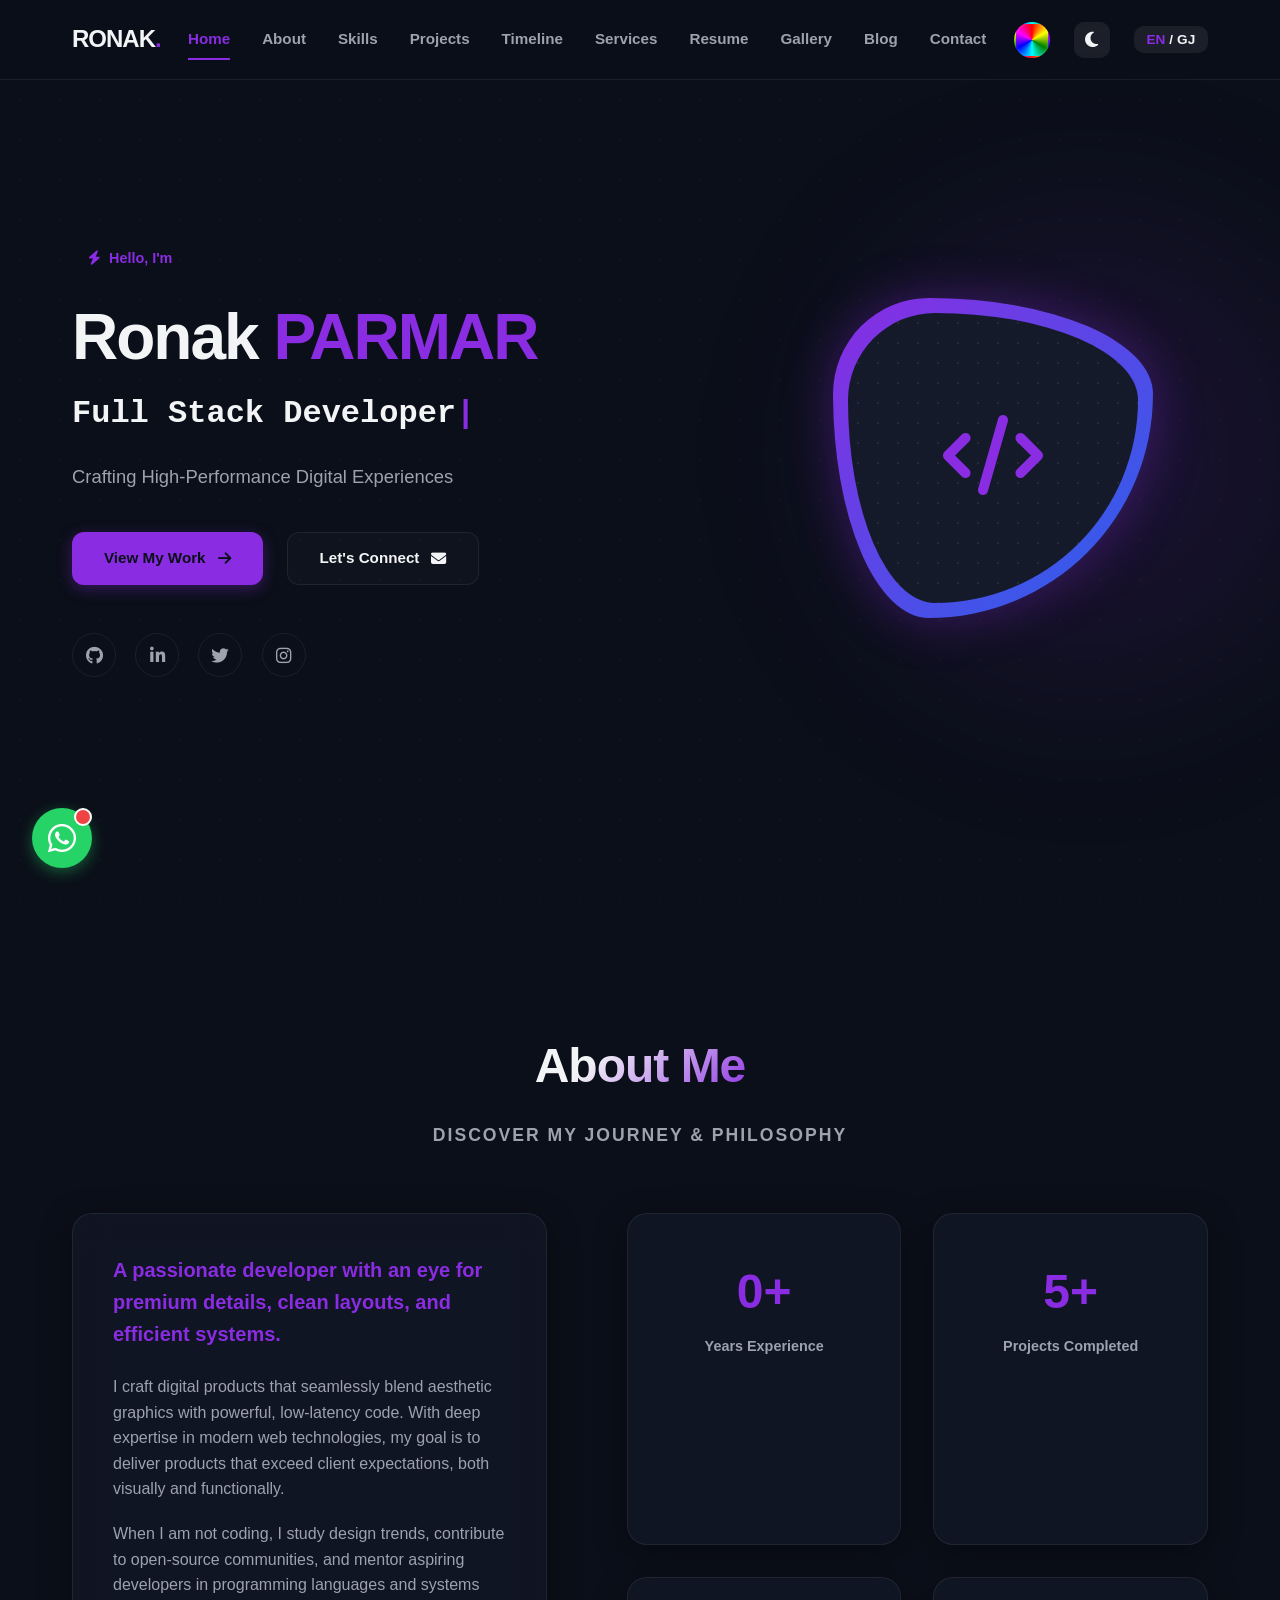
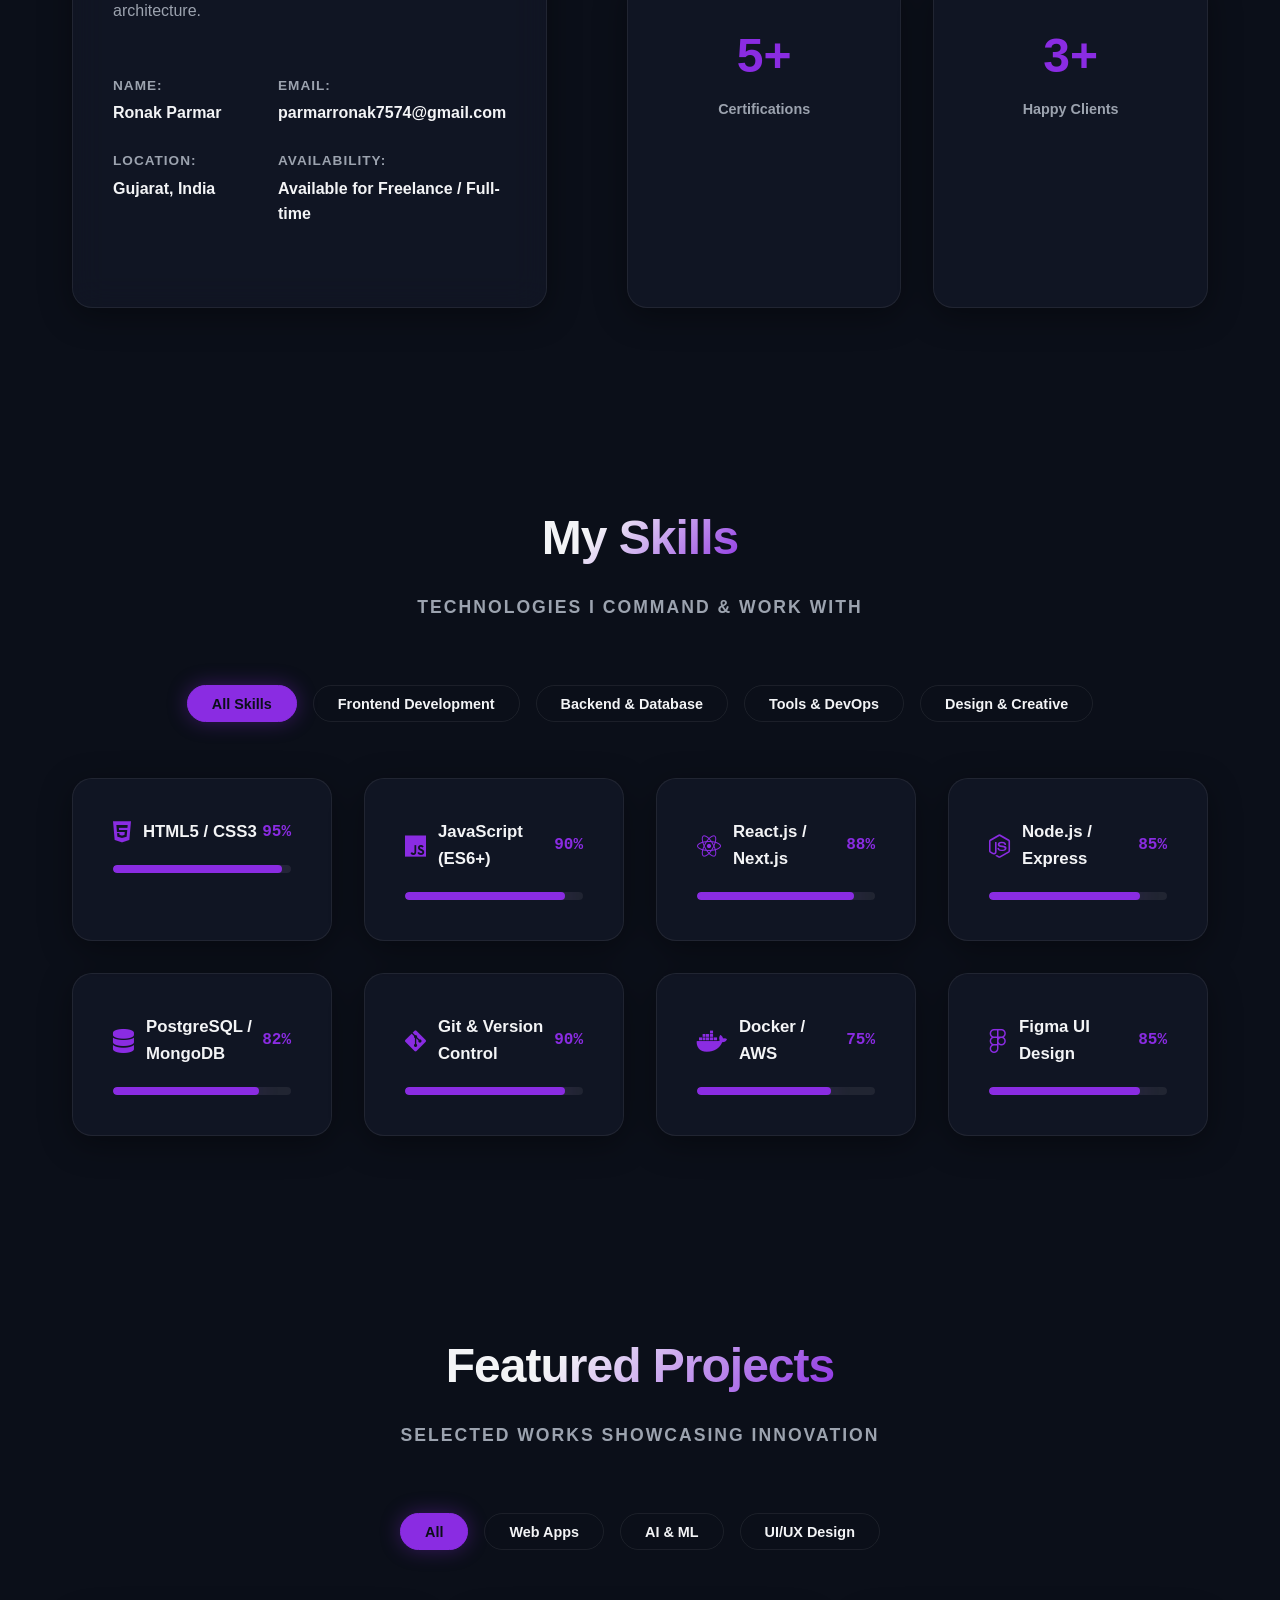
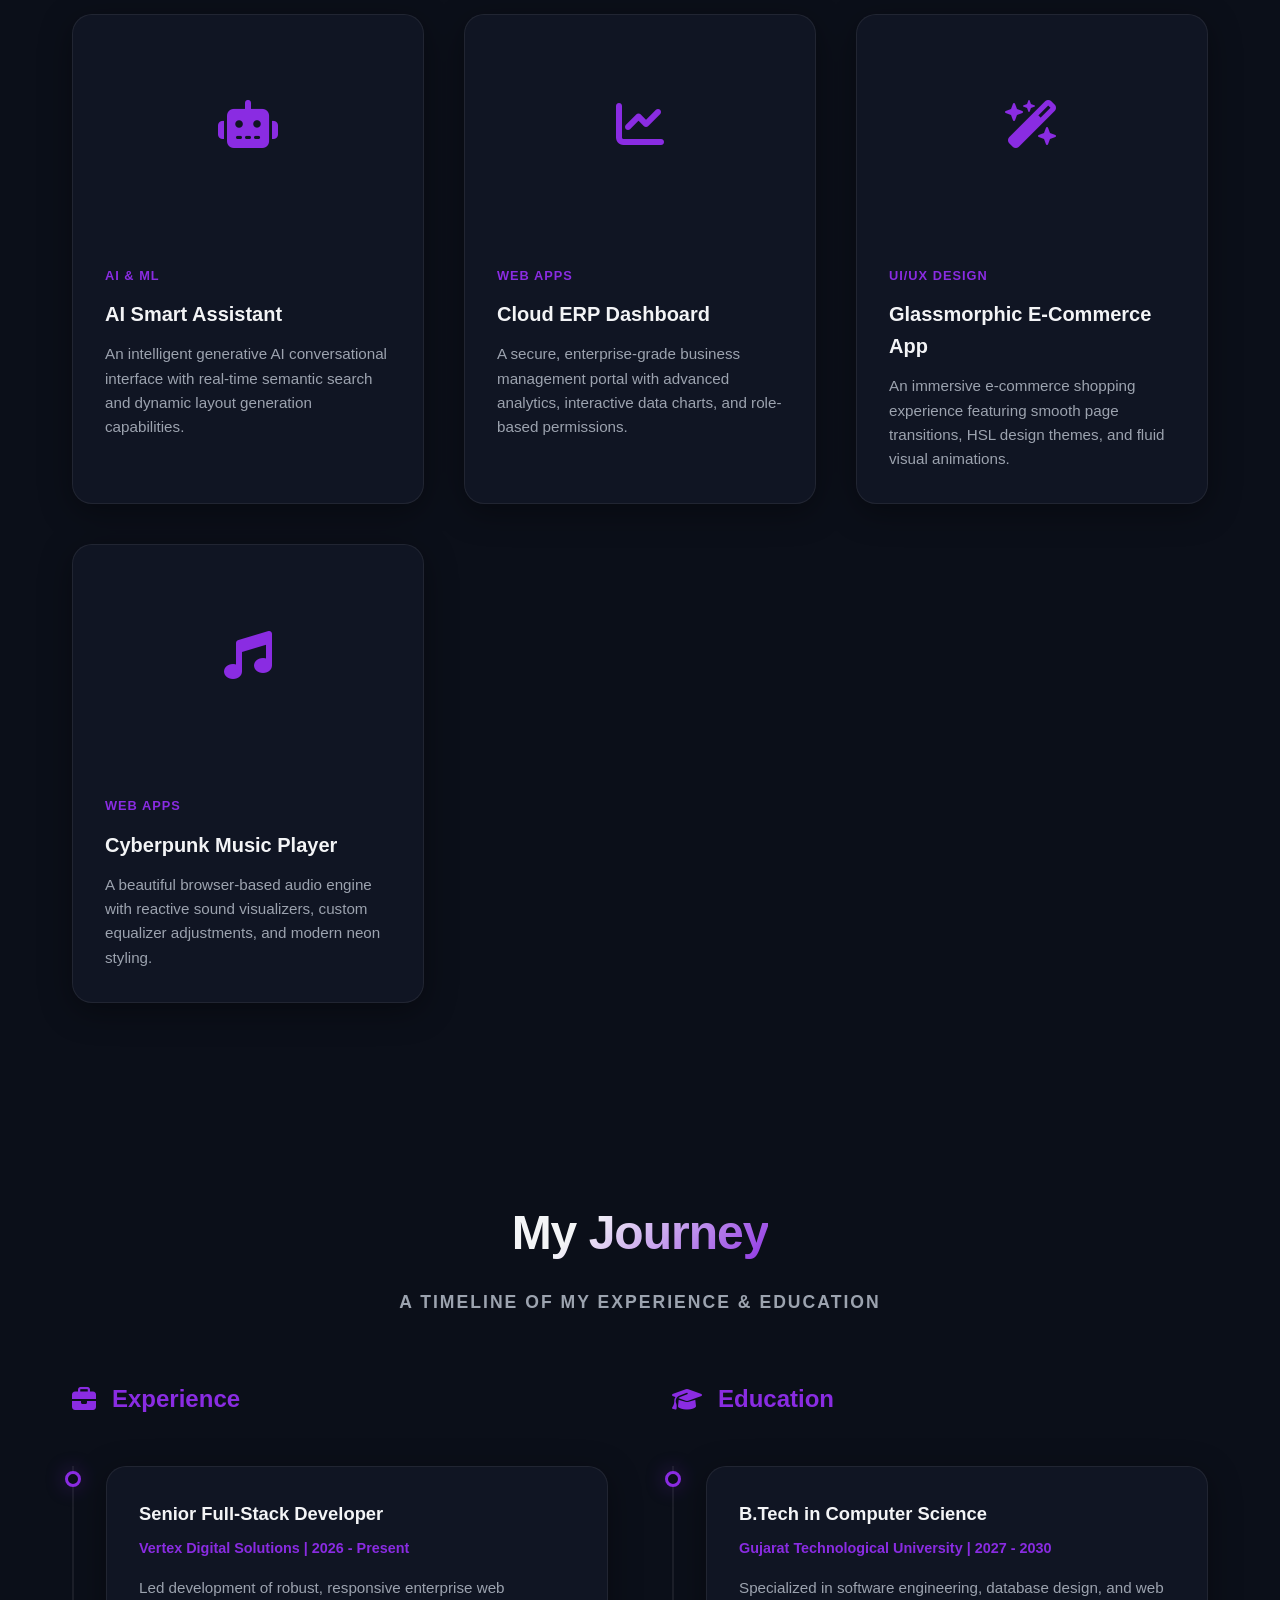
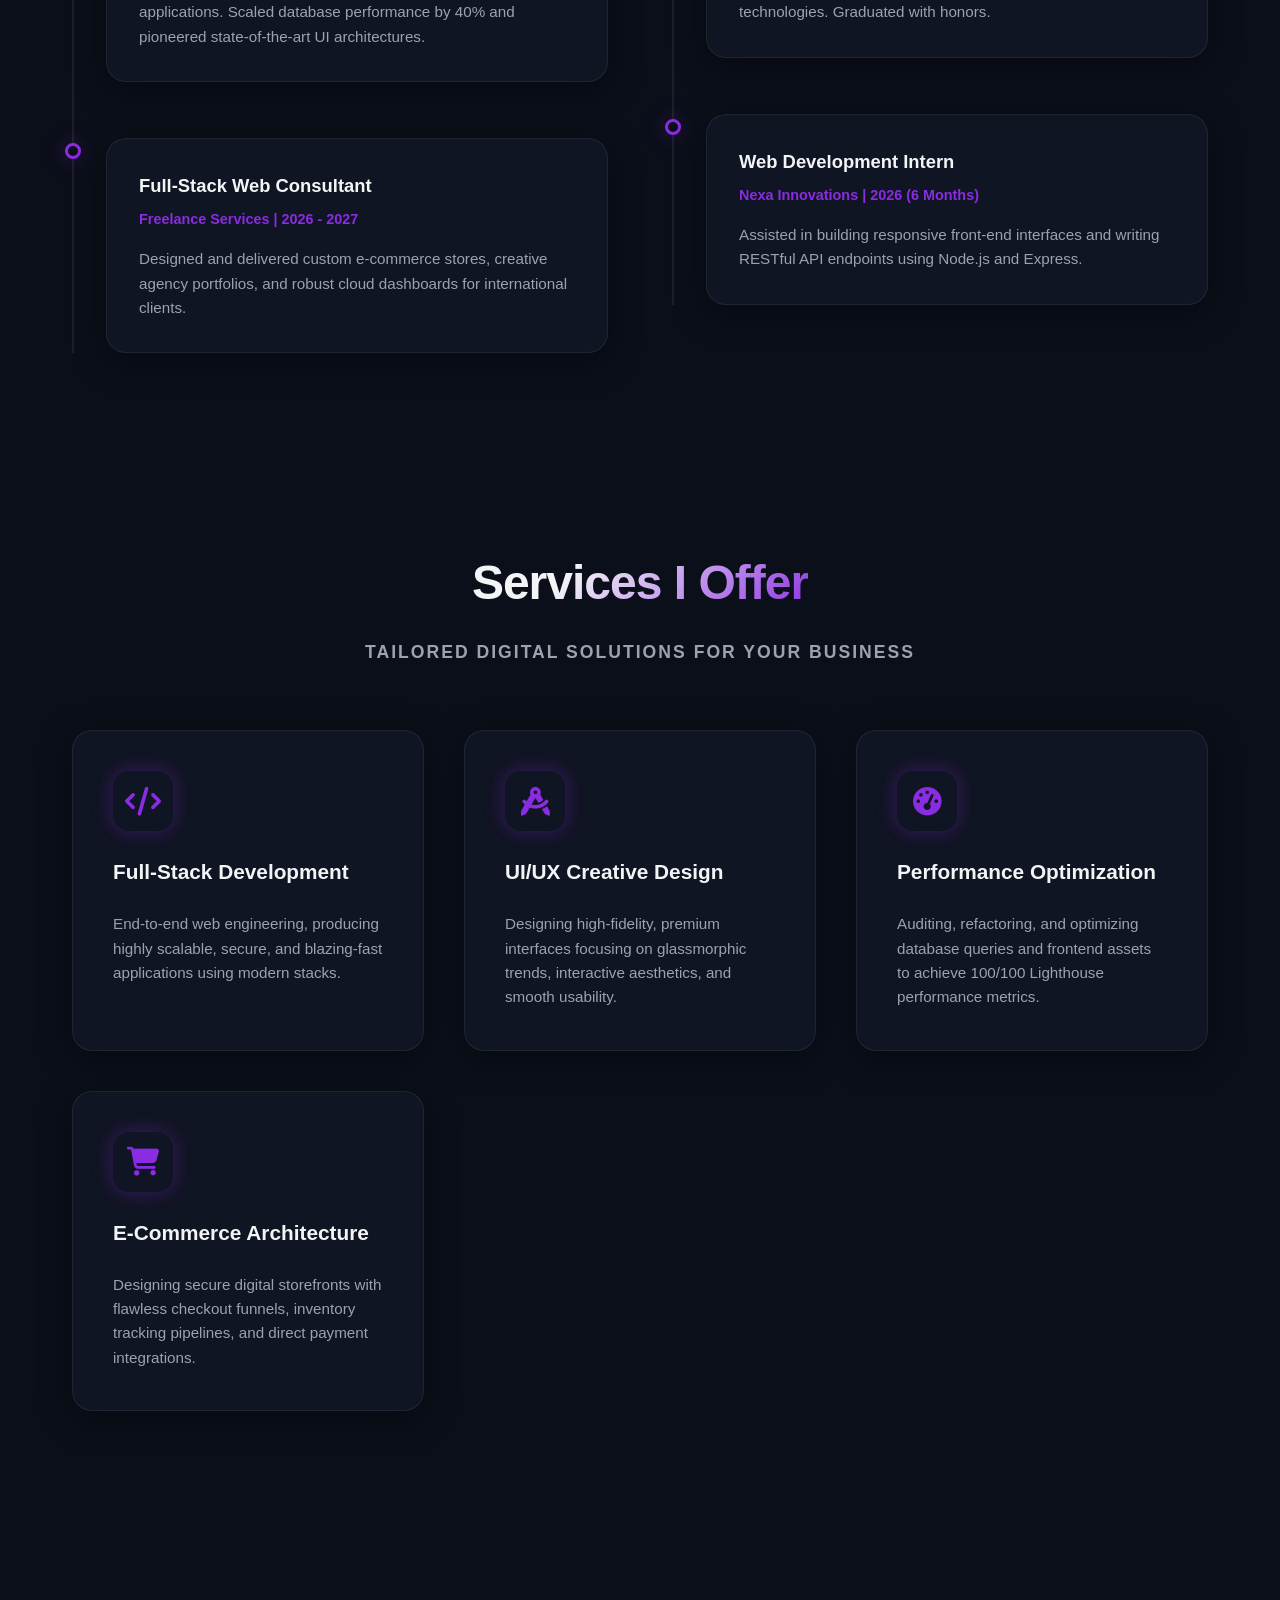
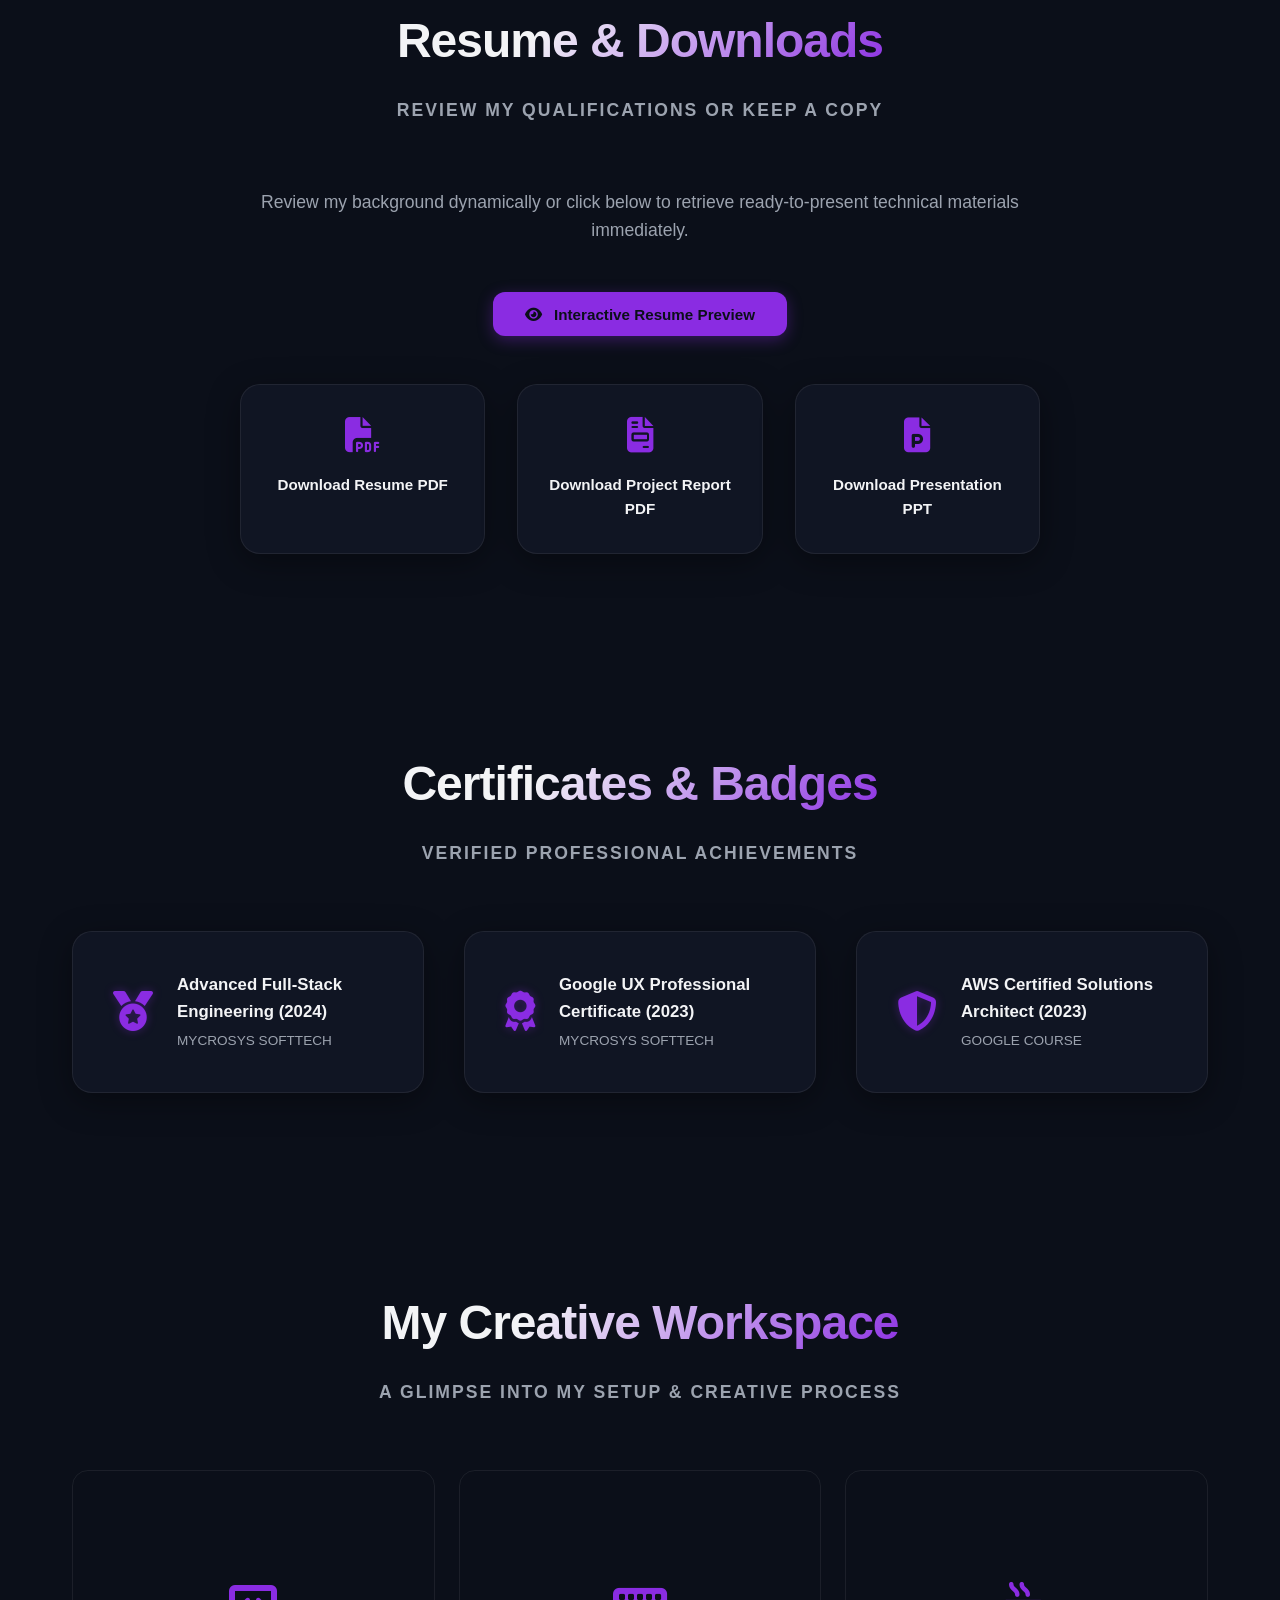
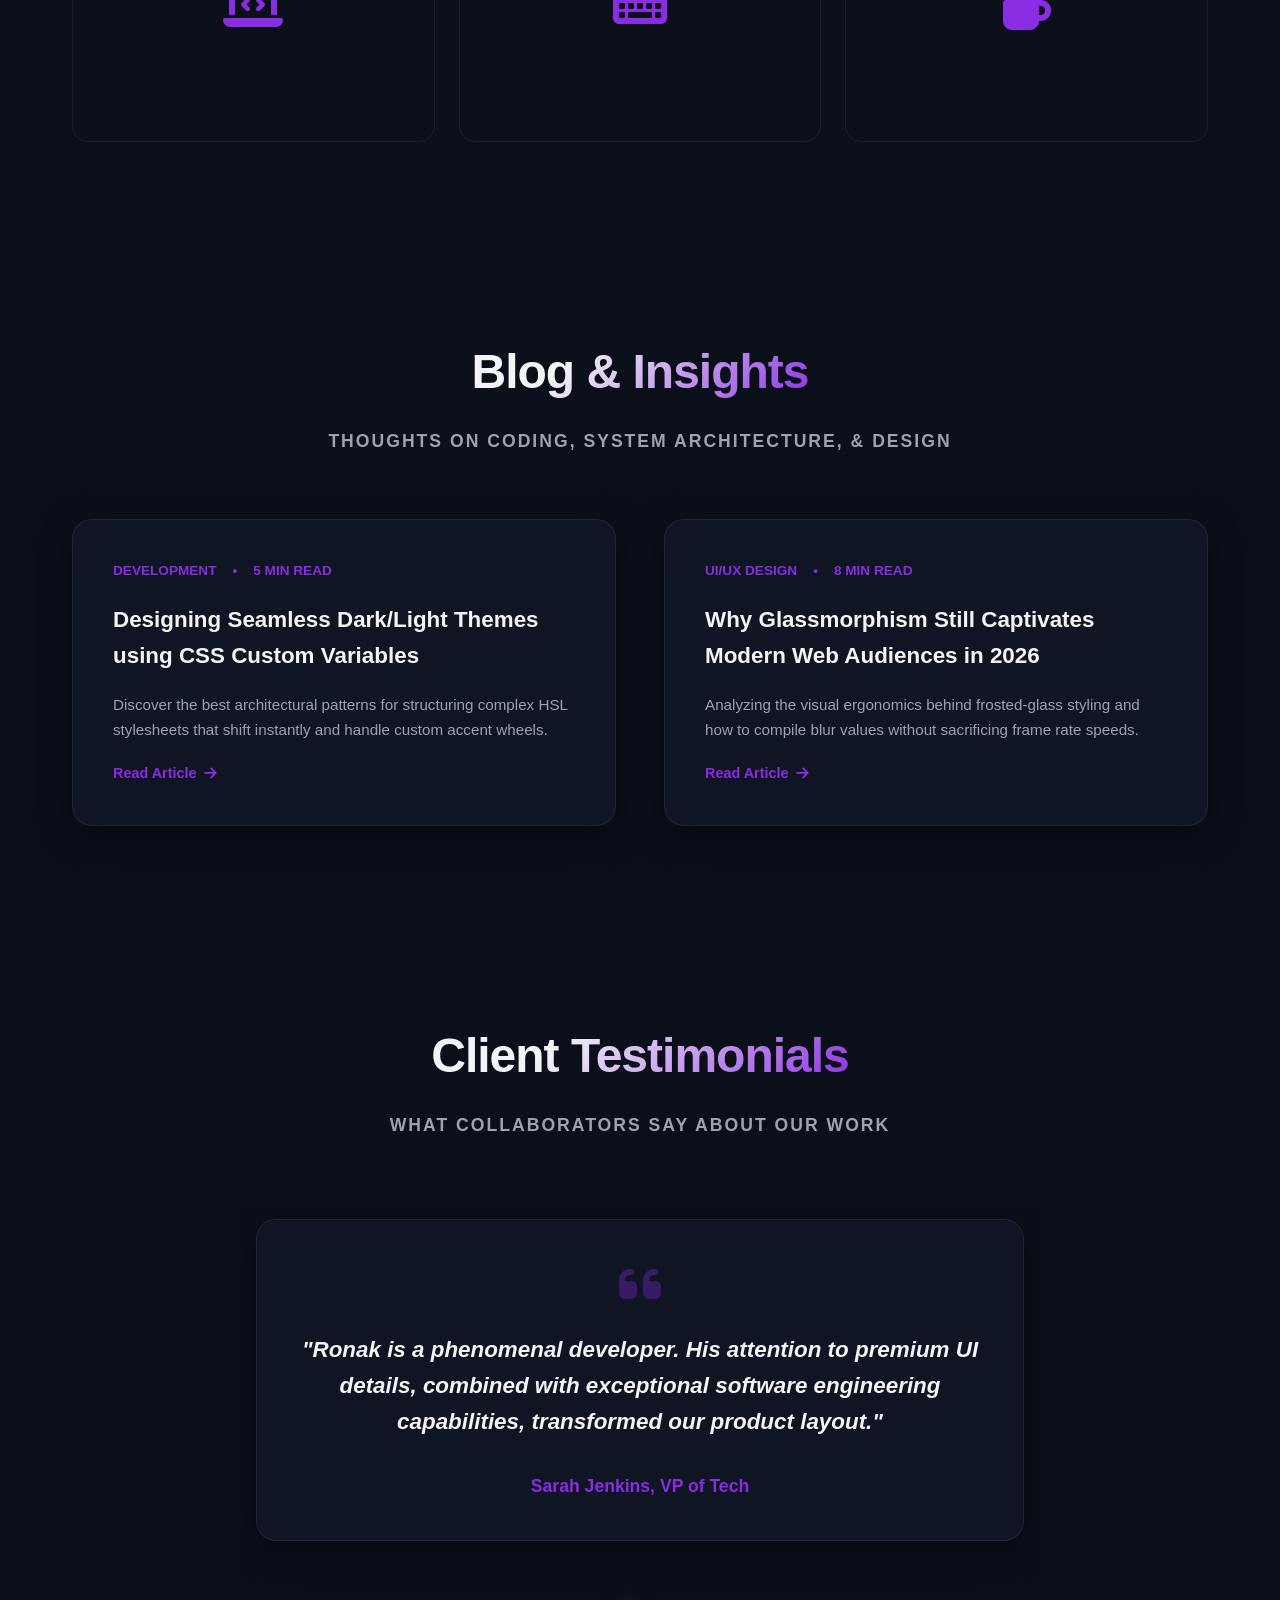
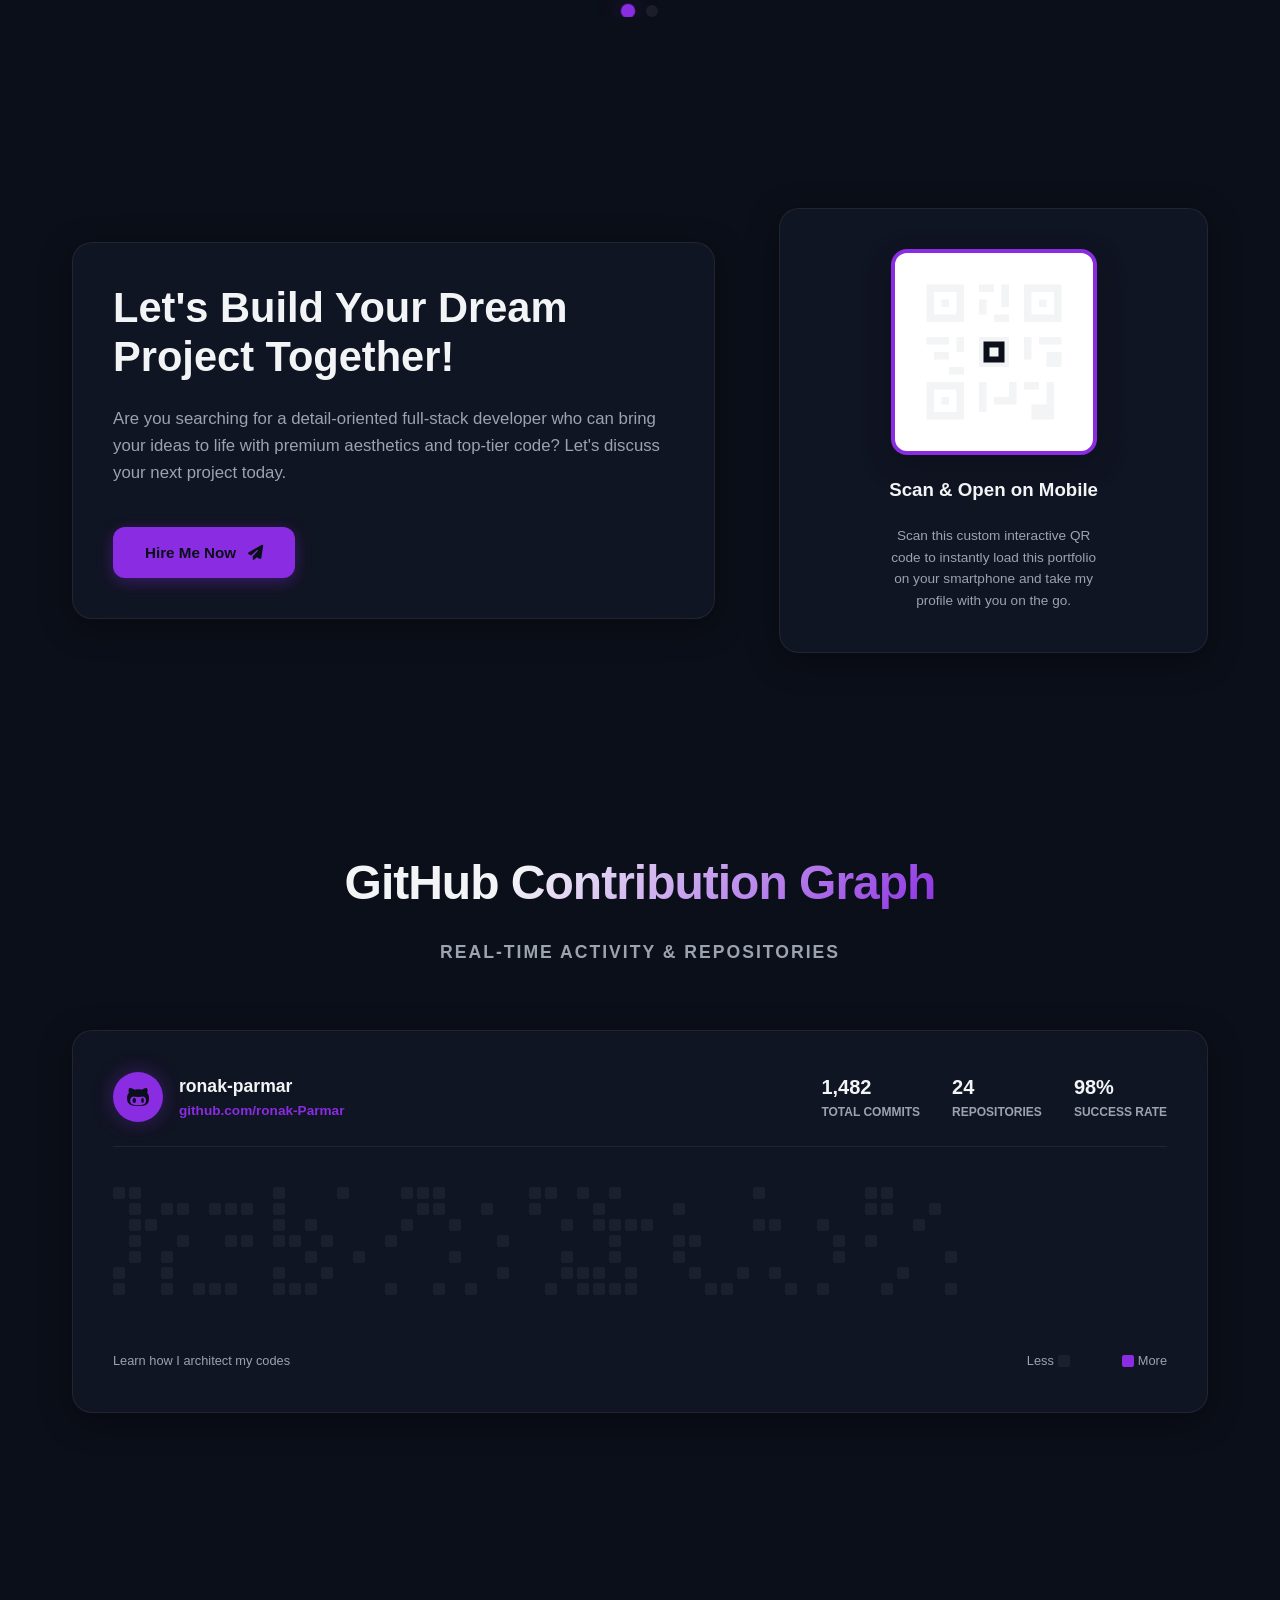
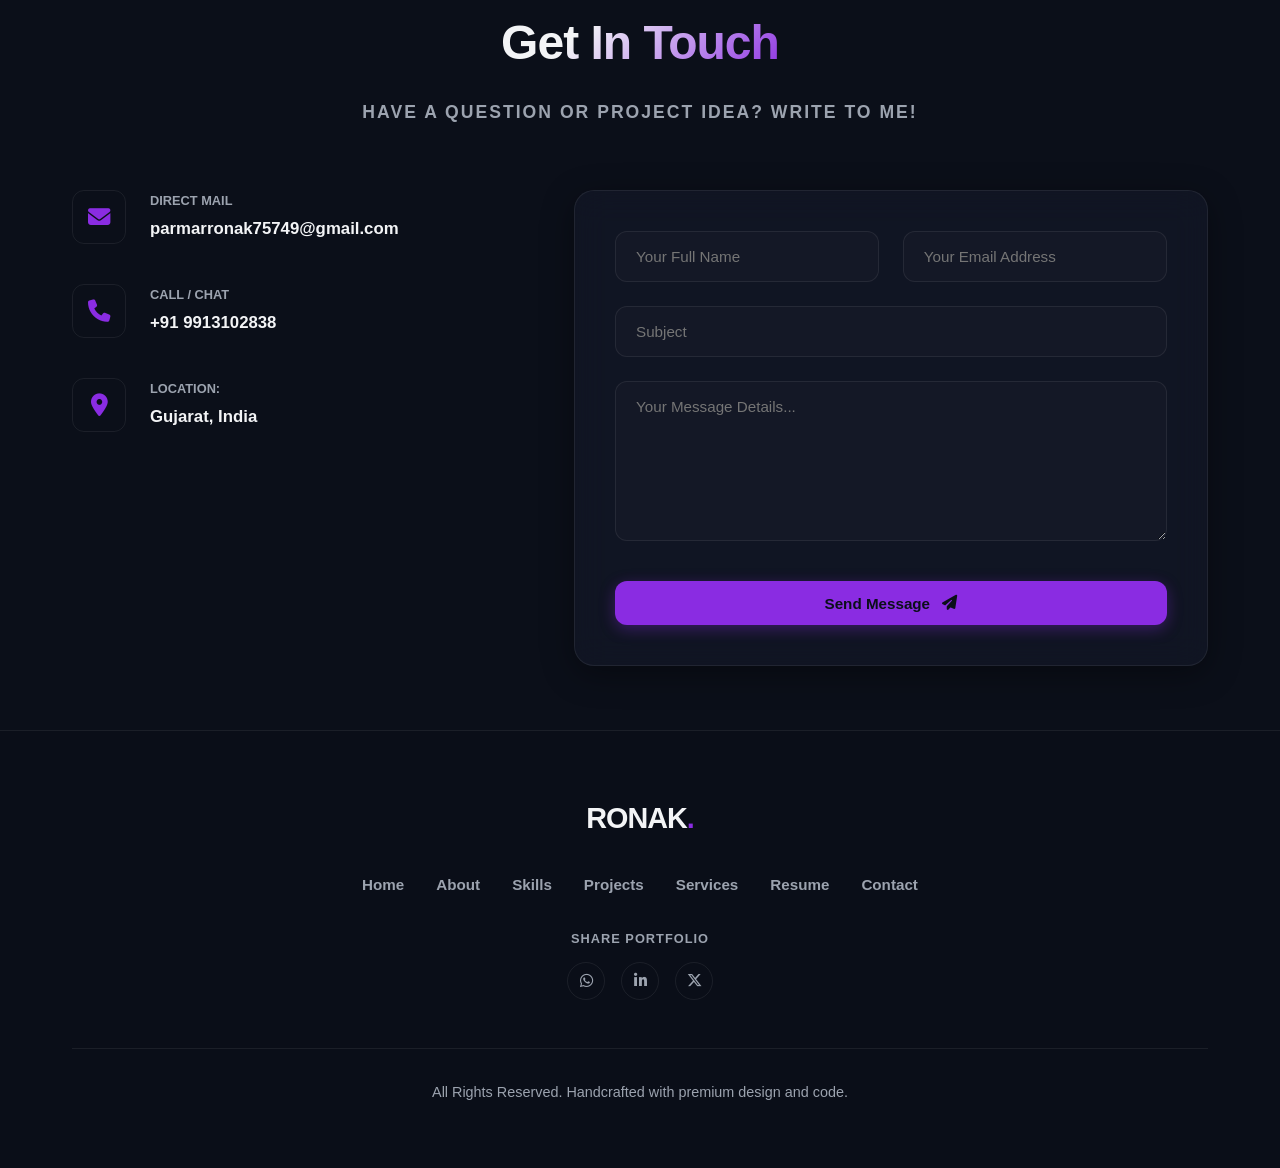
==== commit cff355d1: "Update index.html" ====
--- a/index.html
+++ b/index.html
@@ -1203,9 +1203,8 @@
        EXTERNAL SCRIPT SYSTEMS INCLUSION
        ========================================================================== -->
   <!-- Translations dictionary first -->
-  <script src="js/translations.js"></script>
-  <!-- Core custom engine scripting last -->
-  <script src="js/script.js"></script>
+ <script src="translations.js"></script>
+<script src="script.js"></script>
 </body>
 
 </html>
